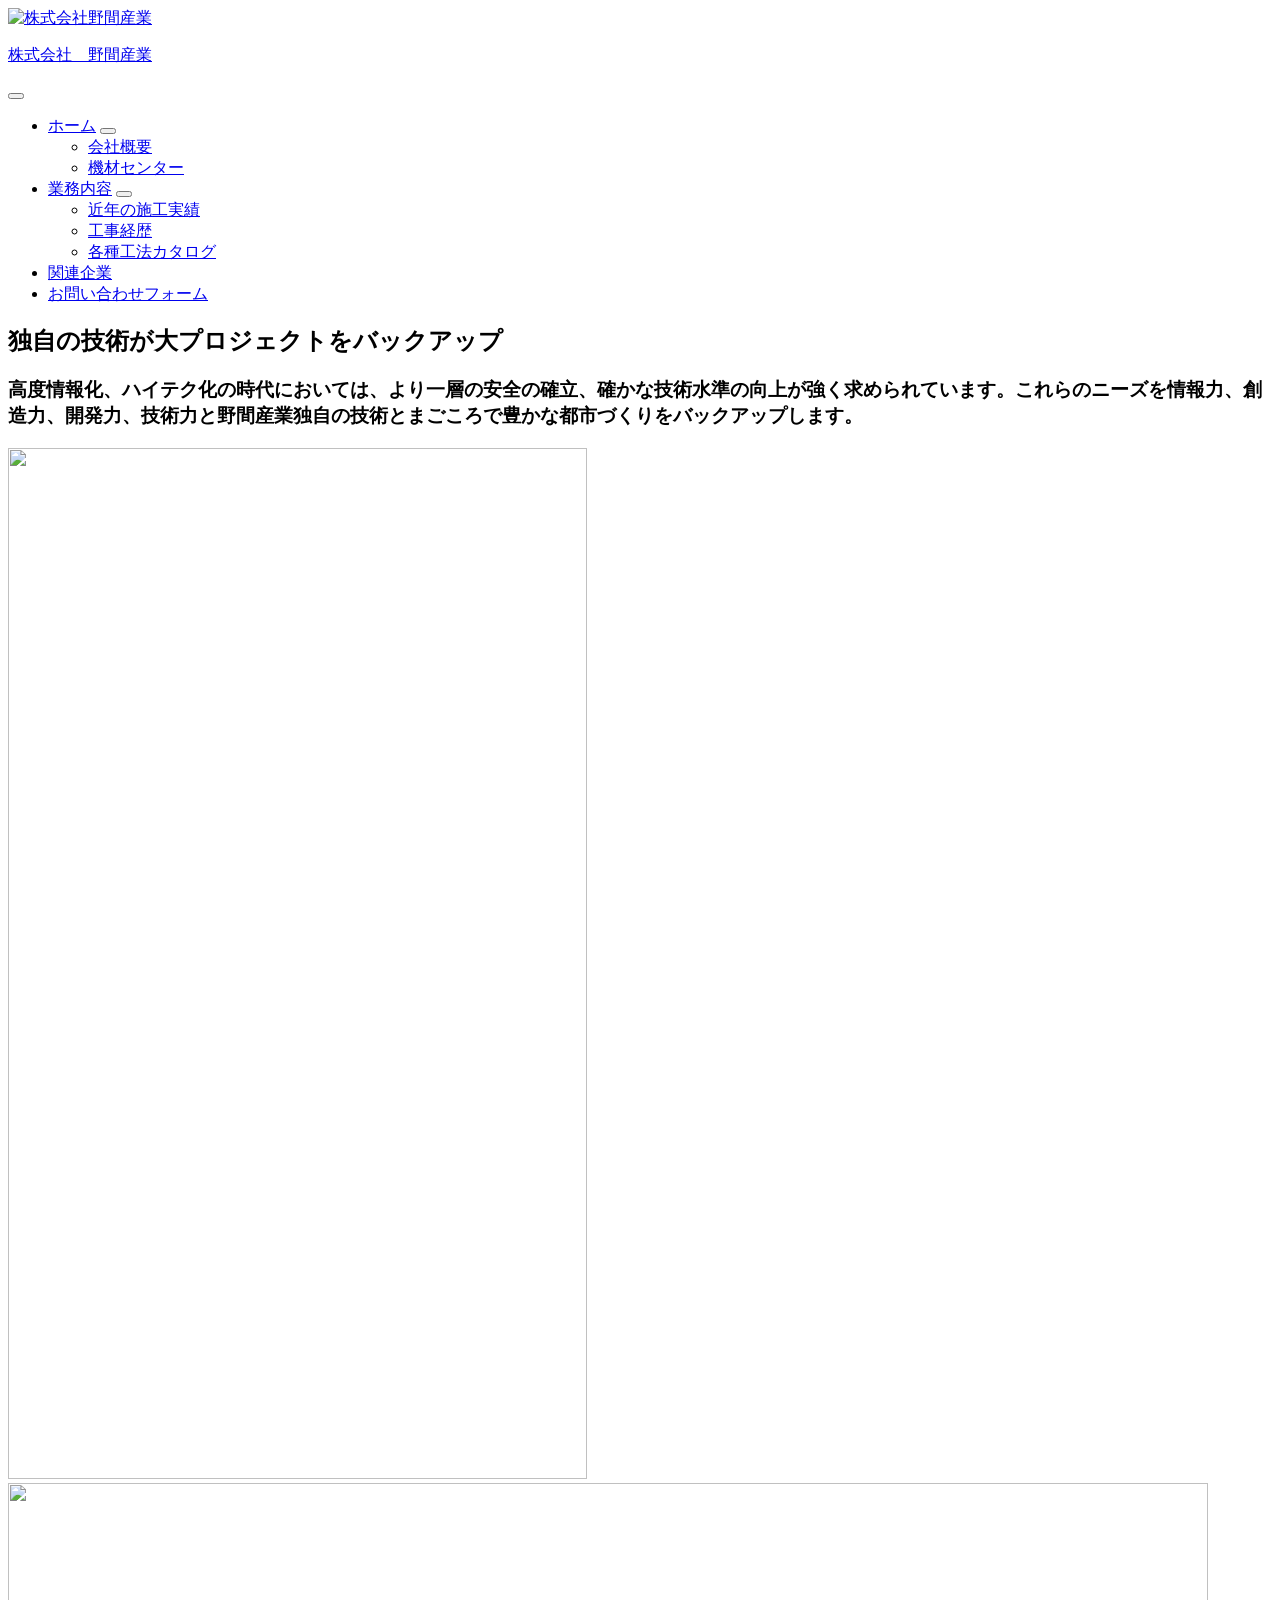
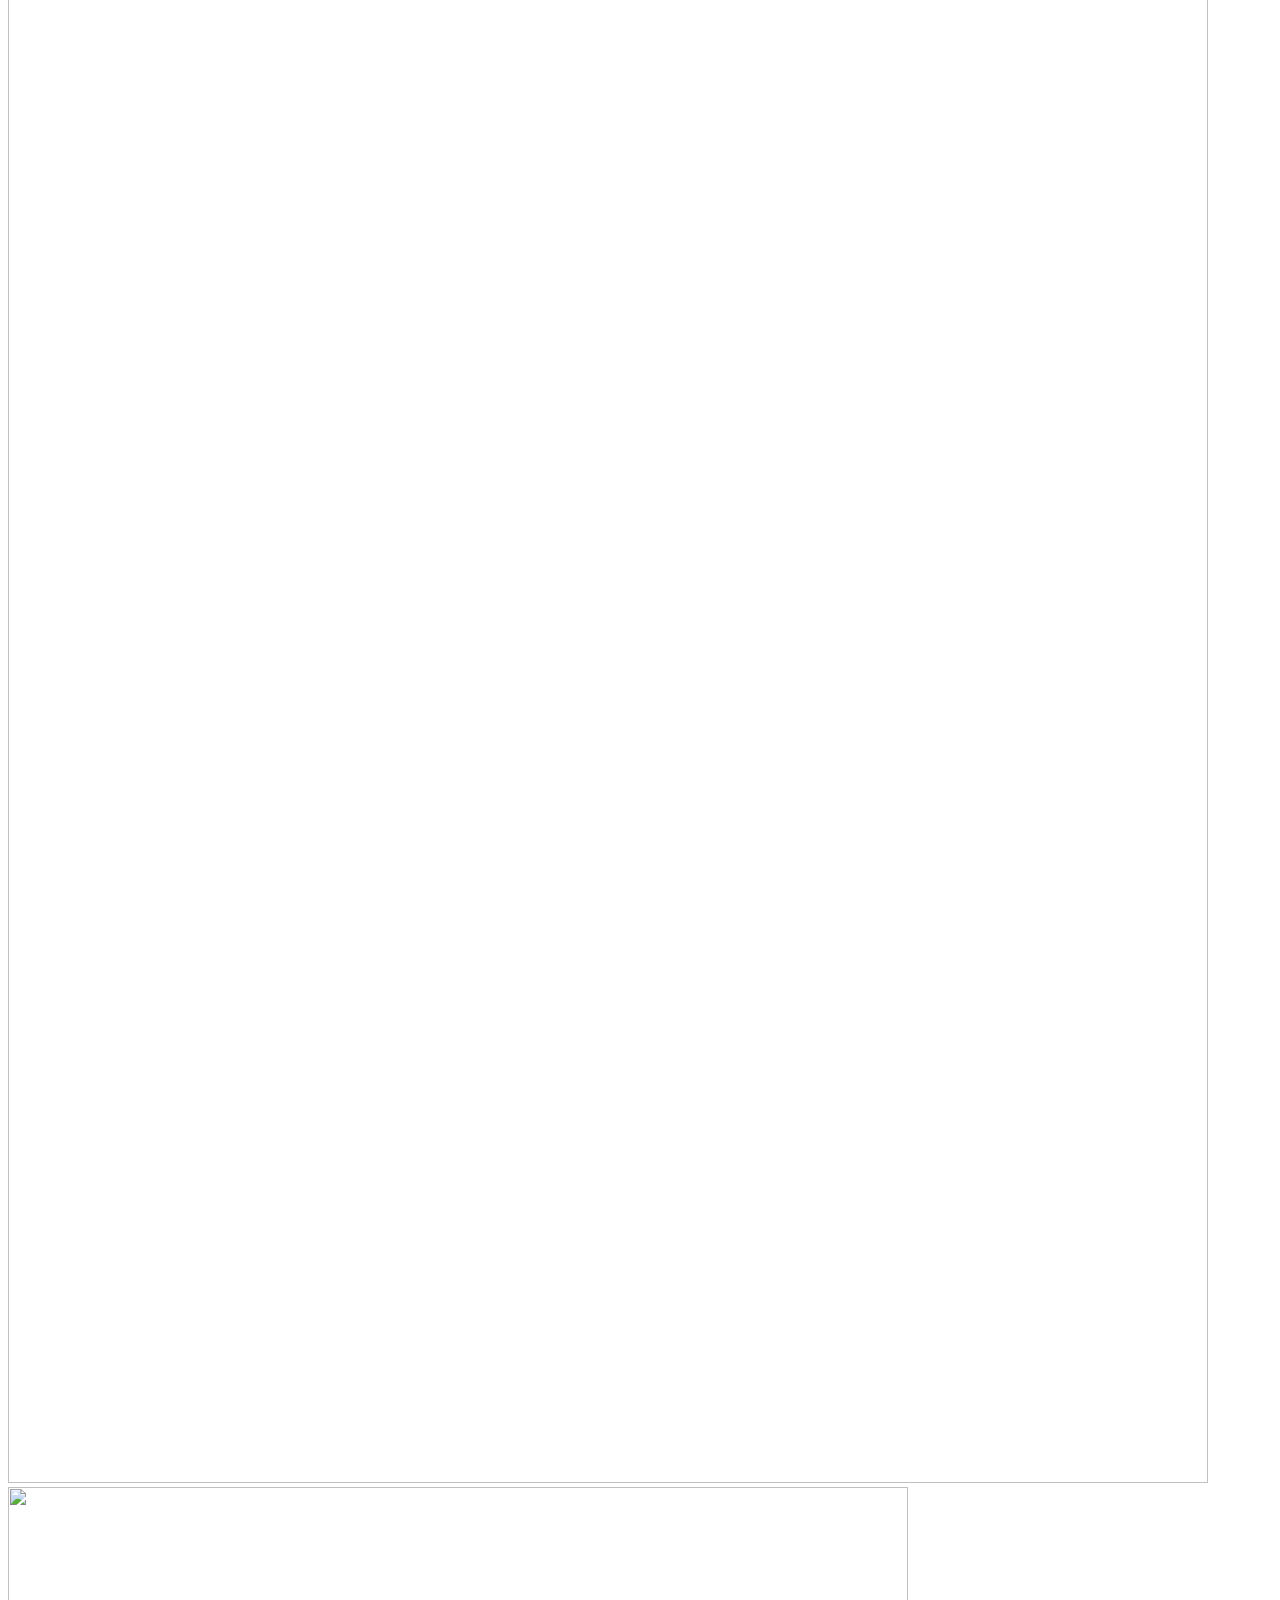
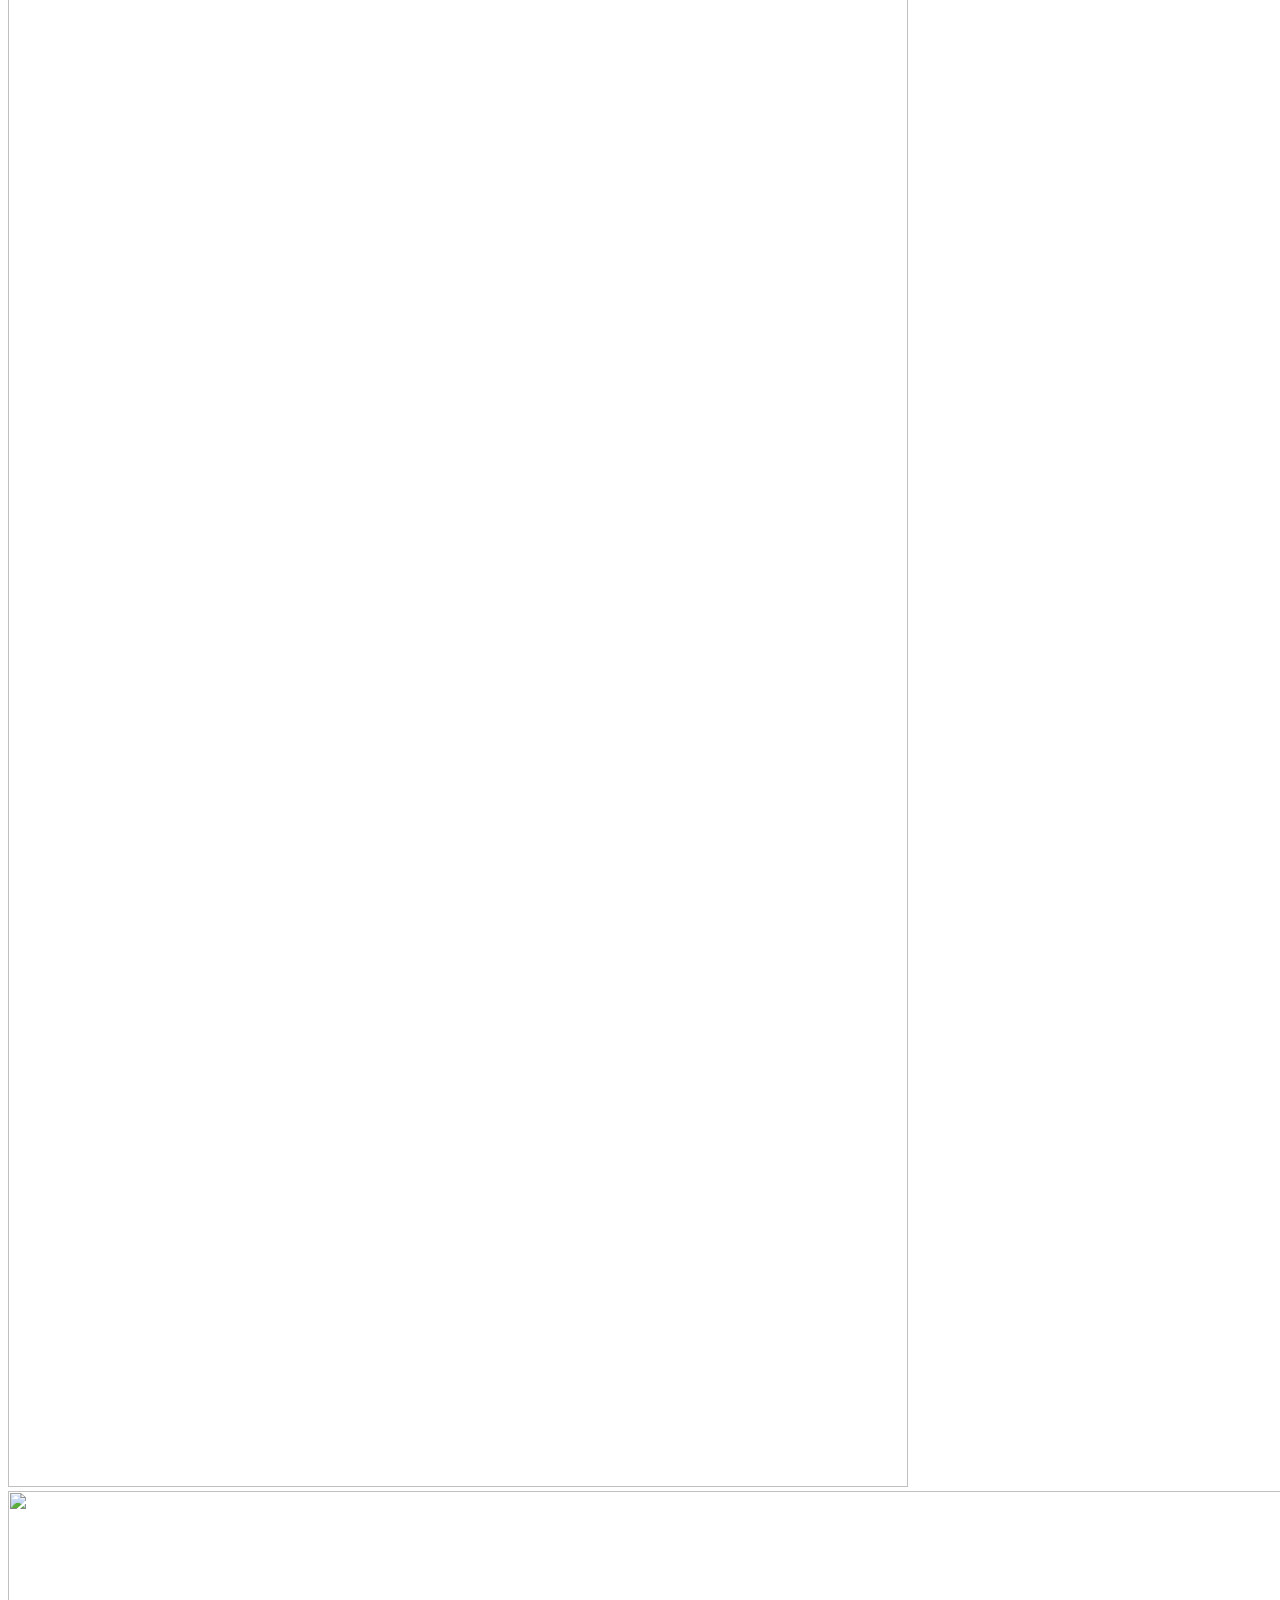
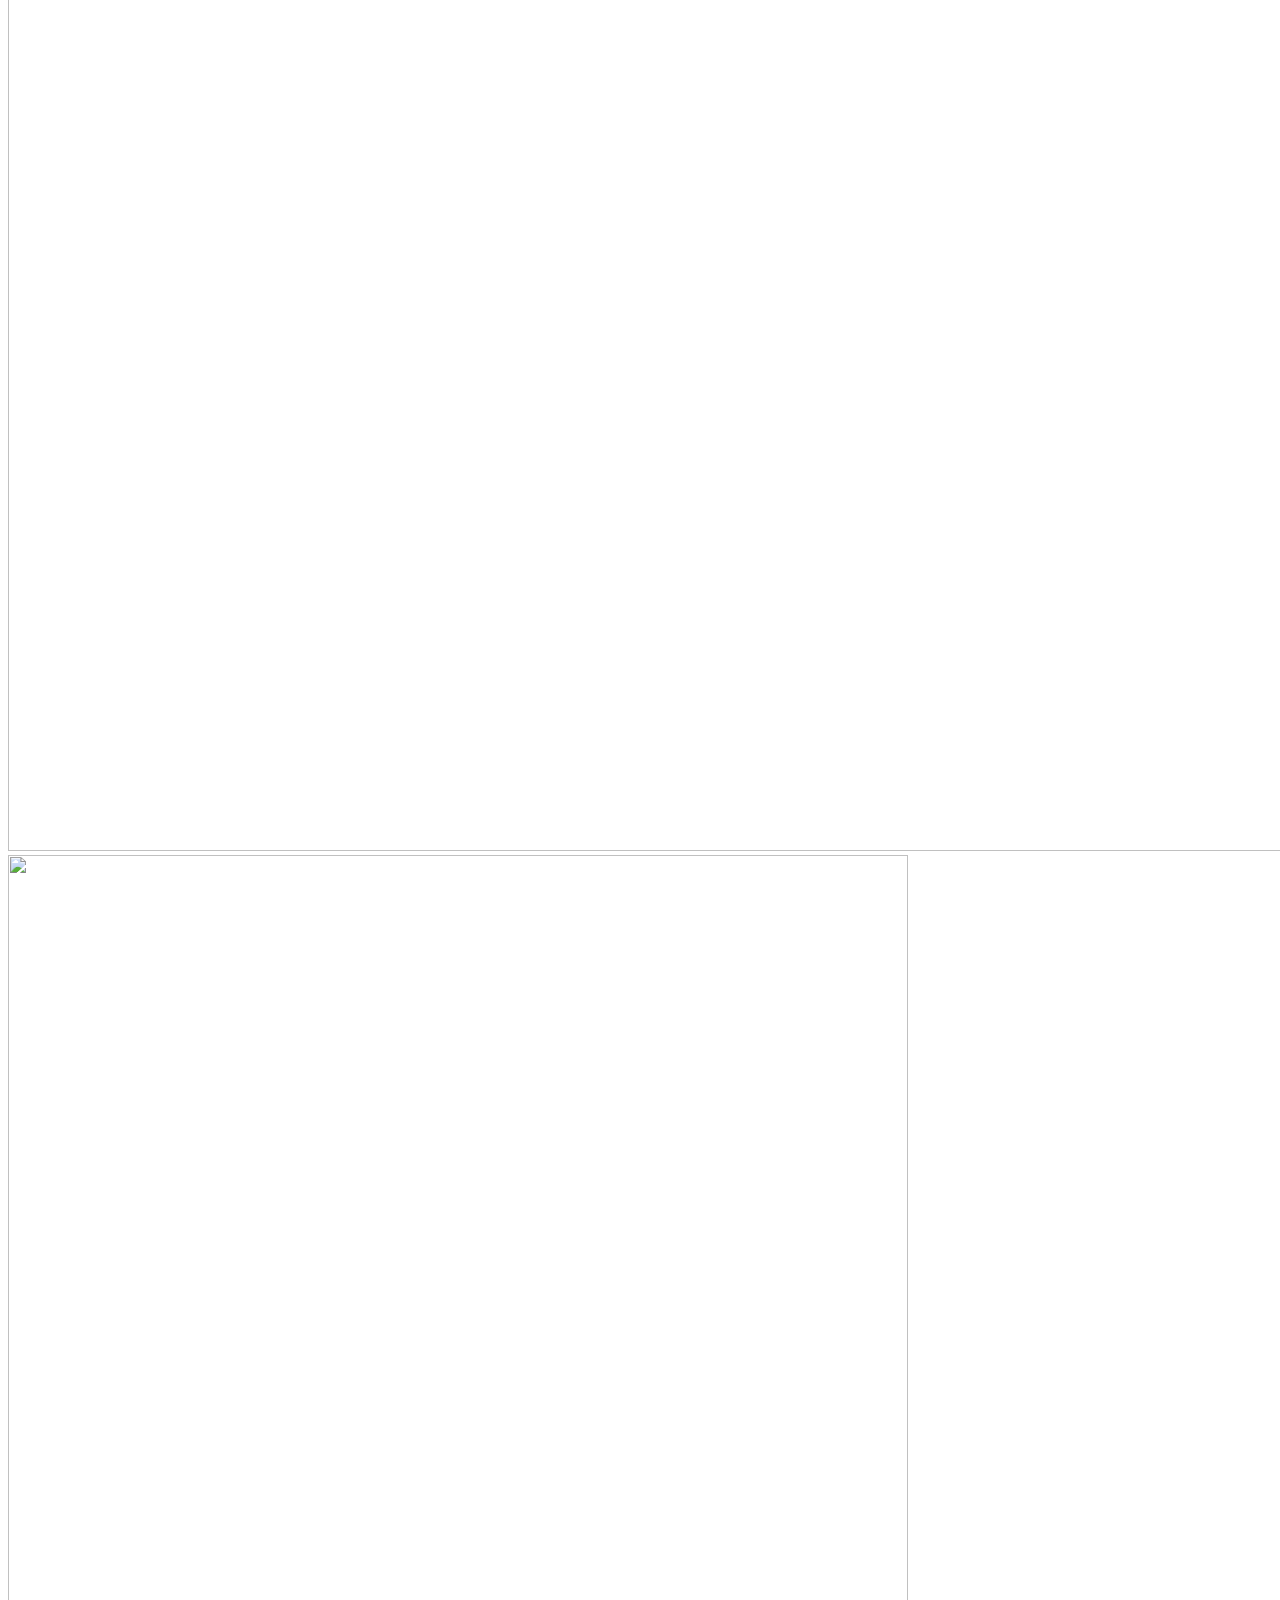
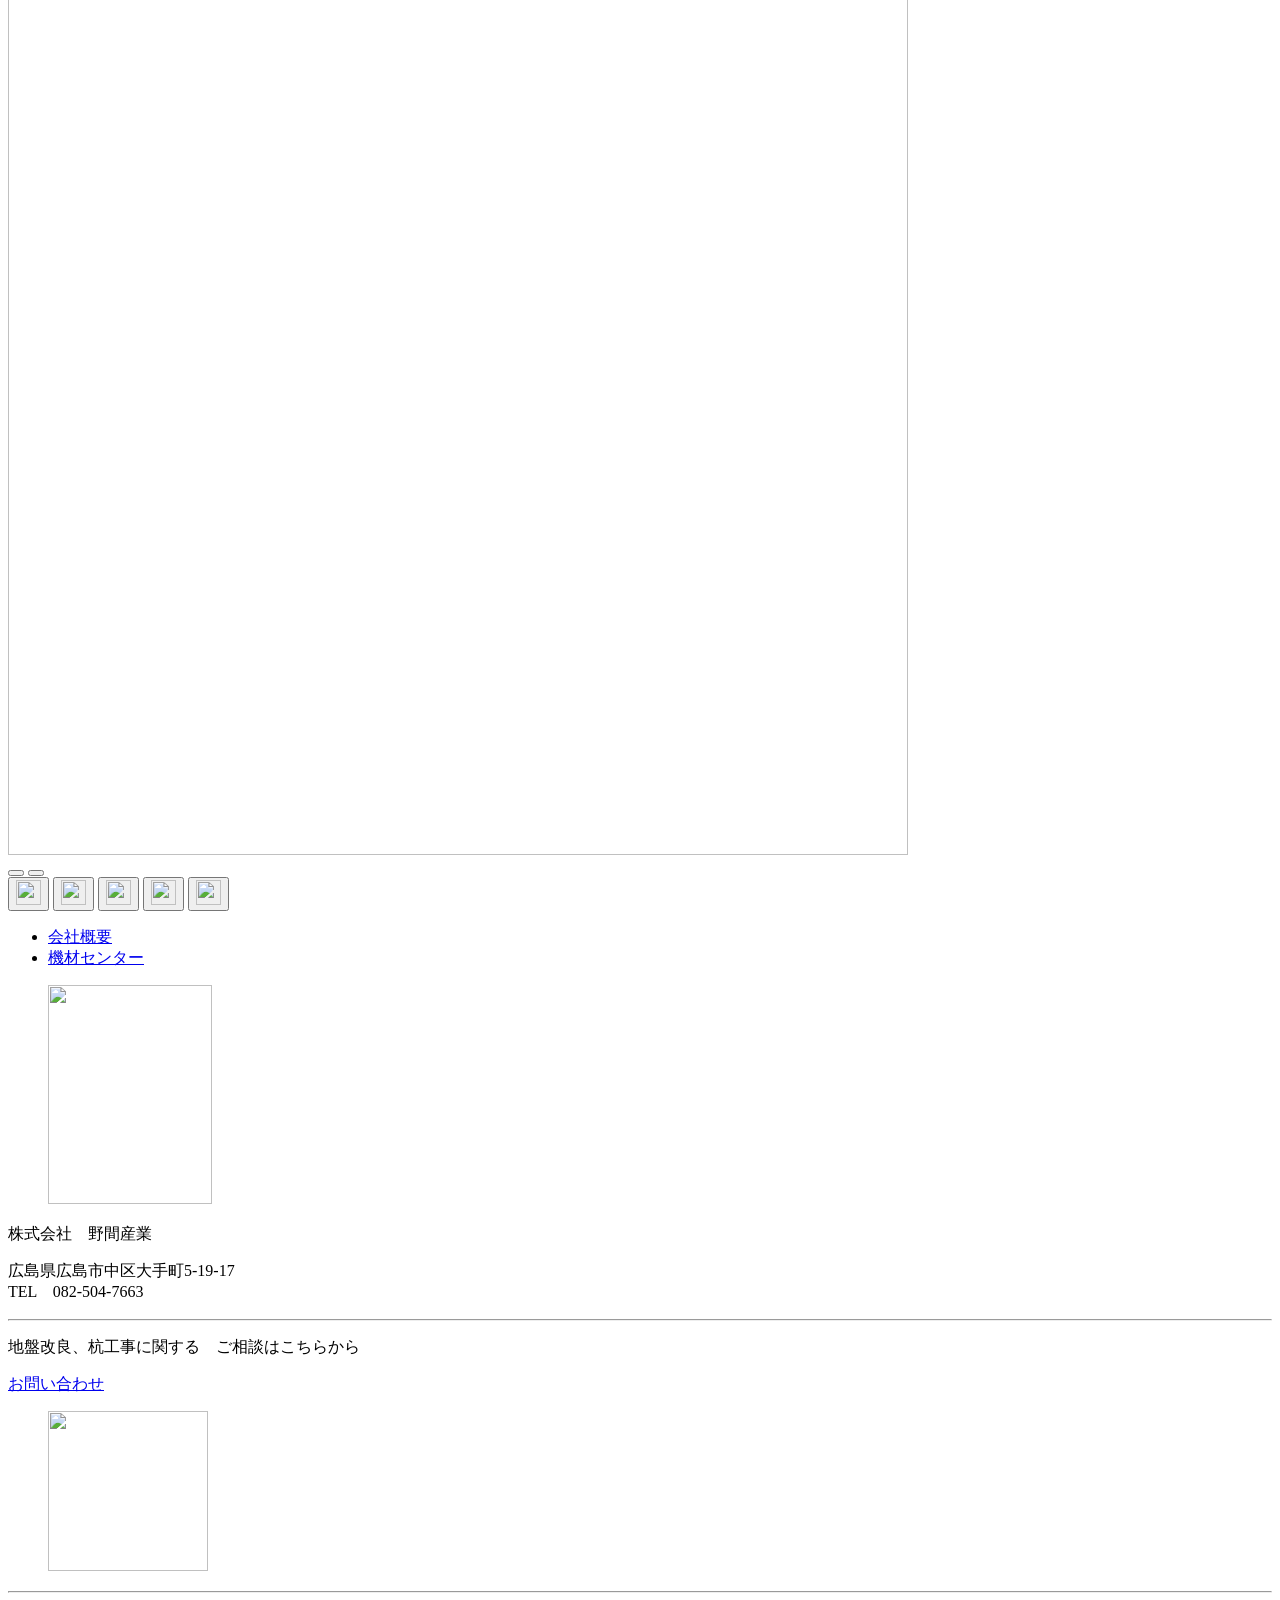
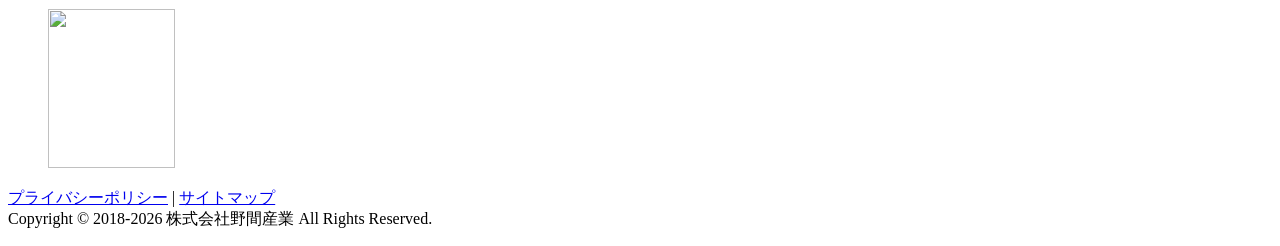
==== index.html @ c4e98a20 "各ページを追加（現行と同じURL・本文を移植） Co-Authored-By: Claude Opus 5.5 <noreply@anthropic.com> Claude-Session: http" ====
<!DOCTYPE html>
<html lang="ja">
<head>
<meta charset="utf-8">
<meta name="viewport" content="width=device-width, initial-scale=1">
<title>杭打ち工事、地盤改良工事 - 株式会社野間産業</title>
<meta name="description" content="杭打ち工事、地盤改良工事の（株）野間産業。世界最大級の杭打機と独自の技術、そしてまごころで都市づくりをバックアップします。">
<link rel="canonical" href="https://www.nomasangyou.com/">
<meta property="og:type" content="website">
<meta property="og:site_name" content="株式会社野間産業">
<meta property="og:locale" content="ja_JP">
<meta property="og:title" content="杭打ち工事、地盤改良工事">
<meta property="og:url" content="https://www.nomasangyou.com/">
<meta property="og:description" content="杭打ち工事、地盤改良工事の（株）野間産業。世界最大級の杭打機と独自の技術、そしてまごころで都市づくりをバックアップします。">
<meta property="og:image" content="https://www.nomasangyou.com/assets/img/home/slide-03.jpg">
<meta property="og:image:width" content="900">
<meta property="og:image:height" content="1600">
<meta name="twitter:card" content="summary_large_image">
<meta name="twitter:title" content="杭打ち工事、地盤改良工事">
<meta name="twitter:description" content="杭打ち工事、地盤改良工事の（株）野間産業。世界最大級の杭打機と独自の技術、そしてまごころで都市づくりをバックアップします。">
<meta name="twitter:image" content="https://www.nomasangyou.com/assets/img/home/slide-03.jpg">
<link rel="stylesheet" href="assets/css/style.css">
<script>document.documentElement.className += " js";</script>
<script src="assets/js/main.js" defer></script>
</head>
<body class="page-home">
<!-- ===== 共通ヘッダー（全ページ同じ。変更するときは全ページを揃える） ===== -->
<header class="site-header">
  <div class="site-header__inner">
    <a class="site-logo" href="./"><img src="assets/img/common/logo.png" alt="株式会社野間産業" width="313" height="143" decoding="async"></a>
    <p class="site-title"><a href="./">株式会社　野間産業</a></p>
  </div>
</header>
<nav class="global-nav" aria-label="メインメニュー">
  <button type="button" class="nav-toggle" aria-expanded="false" aria-controls="global-nav-inner" aria-label="メニュー"><span class="nav-toggle__bars"></span></button>
  <div class="global-nav__inner" id="global-nav-inner">
    <ul class="global-nav__list">
      <li class="global-nav__item has-sub is-current"><a href="./" aria-current="page">ホーム</a>
        <button type="button" class="global-nav__expand" aria-expanded="false" aria-label="開閉"></button>
        <ul class="global-nav__sub">
          <li><a href="会社概要-1/">会社概要</a></li>
          <li><a href="機材センター/">機材センター</a></li>
        </ul>
      </li>
      <li class="global-nav__item has-sub"><a href="業務内容/">業務内容</a>
        <button type="button" class="global-nav__expand" aria-expanded="false" aria-label="開閉"></button>
        <ul class="global-nav__sub">
          <li><a href="業務内容/近年の施工実績/">近年の施工実績</a></li>
          <li><a href="業務内容/工事経歴/">工事経歴</a></li>
          <li><a href="業務内容/各種工法カタログ/">各種工法カタログ</a></li>
        </ul>
      </li>
      <li class="global-nav__item"><a href="関連企業/">関連企業</a></li>
      <li class="global-nav__item"><a href="お問合せフォーム/">お問い合わせフォーム</a></li>
    </ul>
  </div>
</nav>
<!-- ===== 共通ここまで ===== -->
<div class="site-body">
<div class="site-body__inner">
<main class="content" id="main">
<h2>独自の技術が大プロジェクトをバックアップ</h2>
<h3 class="lead">高度情報化、ハイテク化の時代においては、より一層の安全の確立、確かな技術水準の向上が強く求められています。これらのニーズを情報力、創造力、開発力、技術力と野間産業独自の技術とまごころで豊かな都市づくりをバックアップします。</h3>
<div class="slideshow" data-autoplay="6000">
  <div class="slideshow__viewport">
    <a class="slideshow__slide is-active" href="assets/img/home/slide-01.jpg" data-lightbox="home" aria-label="画像を拡大"><img src="assets/img/home/slide-01.jpg" alt="" width="579" height="1031" decoding="async"></a>
    <a class="slideshow__slide" href="assets/img/home/slide-02.jpg" data-lightbox="home" aria-label="画像を拡大"><img src="assets/img/home/slide-02.jpg" alt="" width="1200" height="1600" loading="lazy" decoding="async"></a>
    <a class="slideshow__slide" href="assets/img/home/slide-03.jpg" data-lightbox="home" aria-label="画像を拡大"><img src="assets/img/home/slide-03.jpg" alt="" width="900" height="1600" loading="lazy" decoding="async"></a>
    <a class="slideshow__slide" href="assets/img/home/slide-04.jpg" data-lightbox="home" aria-label="画像を拡大"><img src="assets/img/home/slide-04.jpg" alt="" width="1280" height="960" loading="lazy" decoding="async"></a>
    <a class="slideshow__slide" href="assets/img/home/slide-05.jpg" data-lightbox="home" aria-label="画像を拡大"><img src="assets/img/home/slide-05.jpg" alt="" width="900" height="1600" loading="lazy" decoding="async"></a>
  </div>
  <button type="button" class="slideshow__prev" aria-label="前へ"></button>
  <button type="button" class="slideshow__next" aria-label="次へ"></button>
  <div class="slideshow__thumbs">
    <button type="button" class="slideshow__thumb is-active" aria-label="1"><img src="assets/img/home/slide-01.jpg" alt="" width="25" height="25" loading="lazy"></button>
    <button type="button" class="slideshow__thumb" aria-label="2"><img src="assets/img/home/slide-02.jpg" alt="" width="25" height="25" loading="lazy"></button>
    <button type="button" class="slideshow__thumb" aria-label="3"><img src="assets/img/home/slide-03.jpg" alt="" width="25" height="25" loading="lazy"></button>
    <button type="button" class="slideshow__thumb" aria-label="4"><img src="assets/img/home/slide-04.jpg" alt="" width="25" height="25" loading="lazy"></button>
    <button type="button" class="slideshow__thumb" aria-label="5"><img src="assets/img/home/slide-05.jpg" alt="" width="25" height="25" loading="lazy"></button>
  </div>
</div>
</main>
<!-- ===== 共通サイドバー（サブメニュー以外は全ページ同じ） ===== -->
<aside class="sidebar">
<nav class="subnav" aria-label="サブメニュー">
  <ul>
    <li><a href="会社概要-1/">会社概要</a></li>
    <li><a href="機材センター/">機材センター</a></li>
  </ul>
</nav>
<div class="sidebar-box">
  <figure class="figure figure--center"><img src="assets/img/common/side-photo.jpg" alt="" width="164" height="219" loading="lazy" decoding="async"></figure>
  <p class="side-company">株式会社　野間産業</p>
  <p class="side-address">広島県広島市中区大手町5-19-17<br>TEL　082-504-7663</p>
  <hr>
  <p class="side-lead">地盤改良、杭工事に関する　ご相談はこちらから</p>
  <p class="cta"><a href="お問合せフォーム/">お問い合わせ</a></p>
  <figure class="figure figure--center side-badge"><img src="assets/img/common/action-bousai.jpg" alt="" width="160" height="160" loading="lazy" decoding="async"></figure>
  <hr>
  <figure class="figure figure--center side-badge"><img src="assets/img/common/kenko-sengen.png" alt="" width="127" height="159" loading="lazy" decoding="async"></figure>
</div>
</aside>
</div>
</div>
<!-- ===== 共通フッター（全ページ同じ） ===== -->
<footer class="site-footer">
  <div class="site-footer__inner">
    <p><a href="j/privacy/">プライバシーポリシー</a> | <a href="sitemap/">サイトマップ</a><br>Copyright © 2018-<span class="js-year">2026</span> 株式会社野間産業 All Rights Reserved.</p>
  </div>
</footer>
</body>
</html>
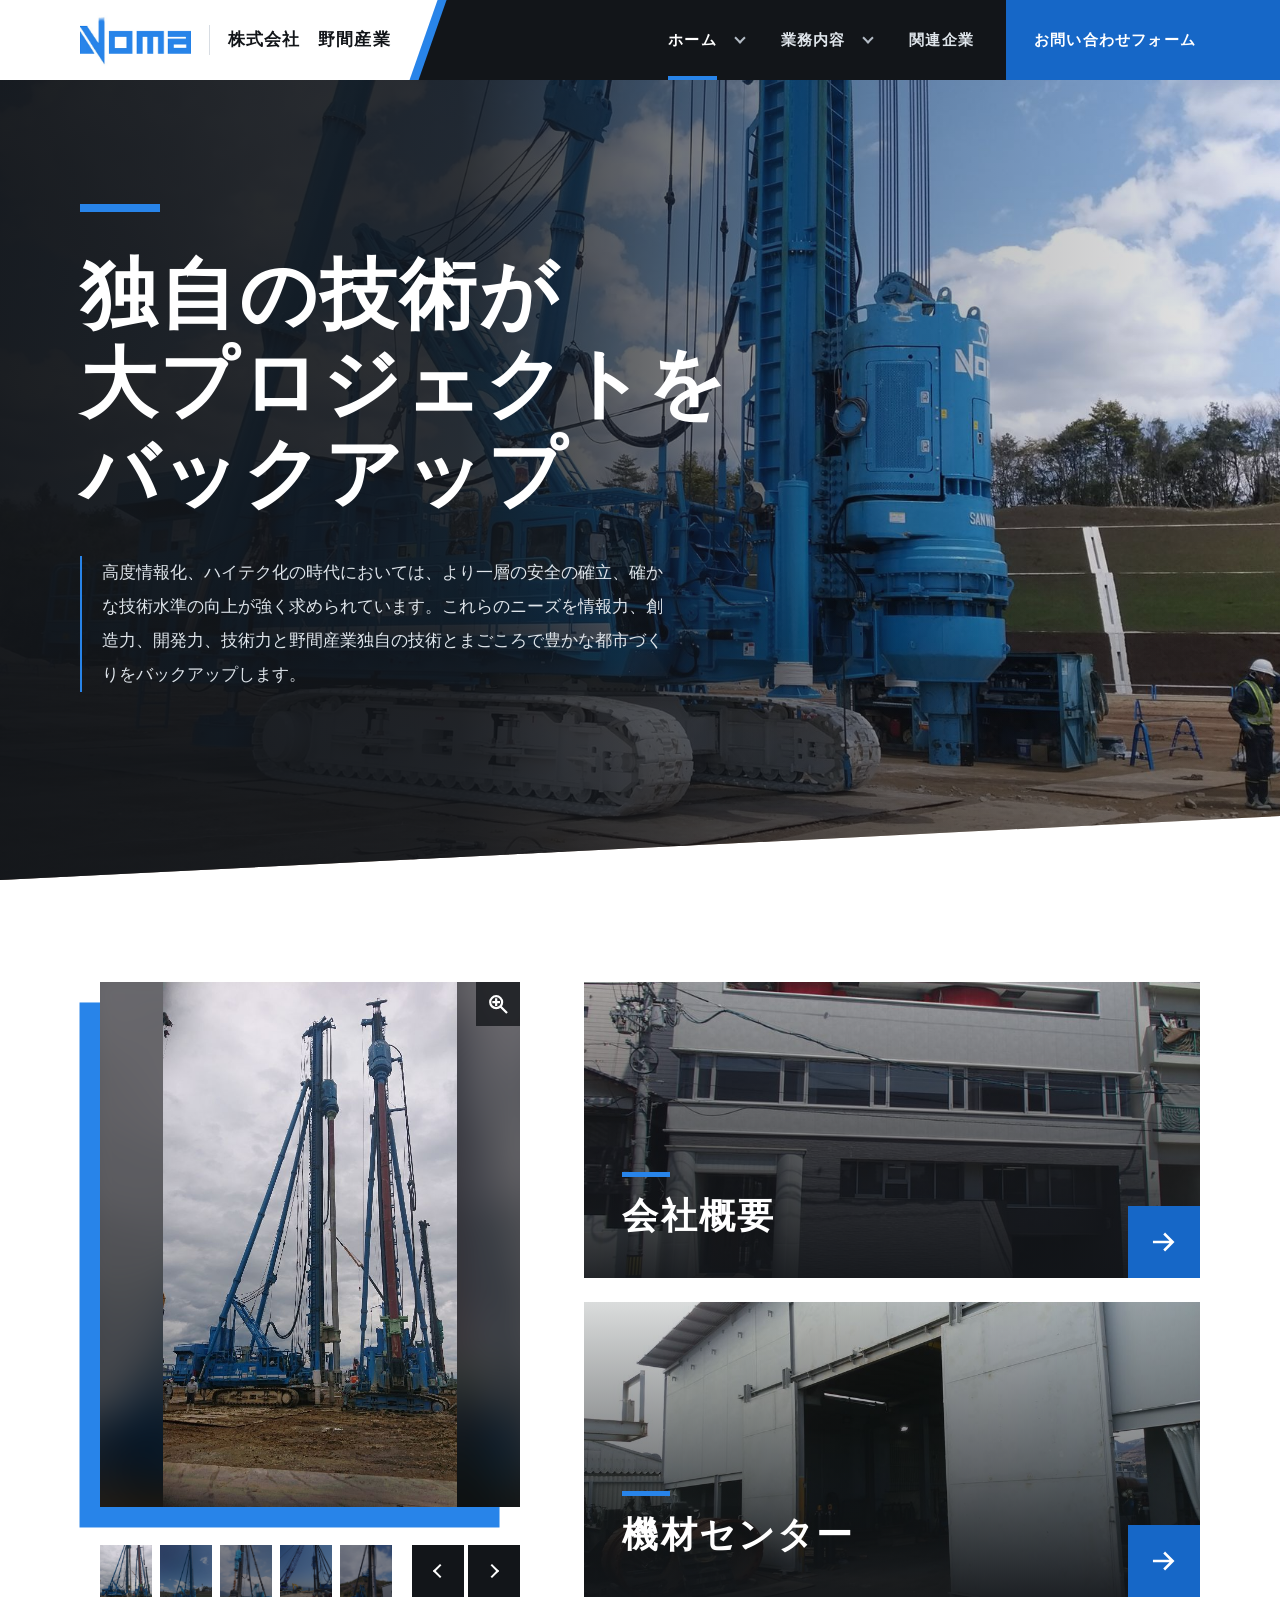
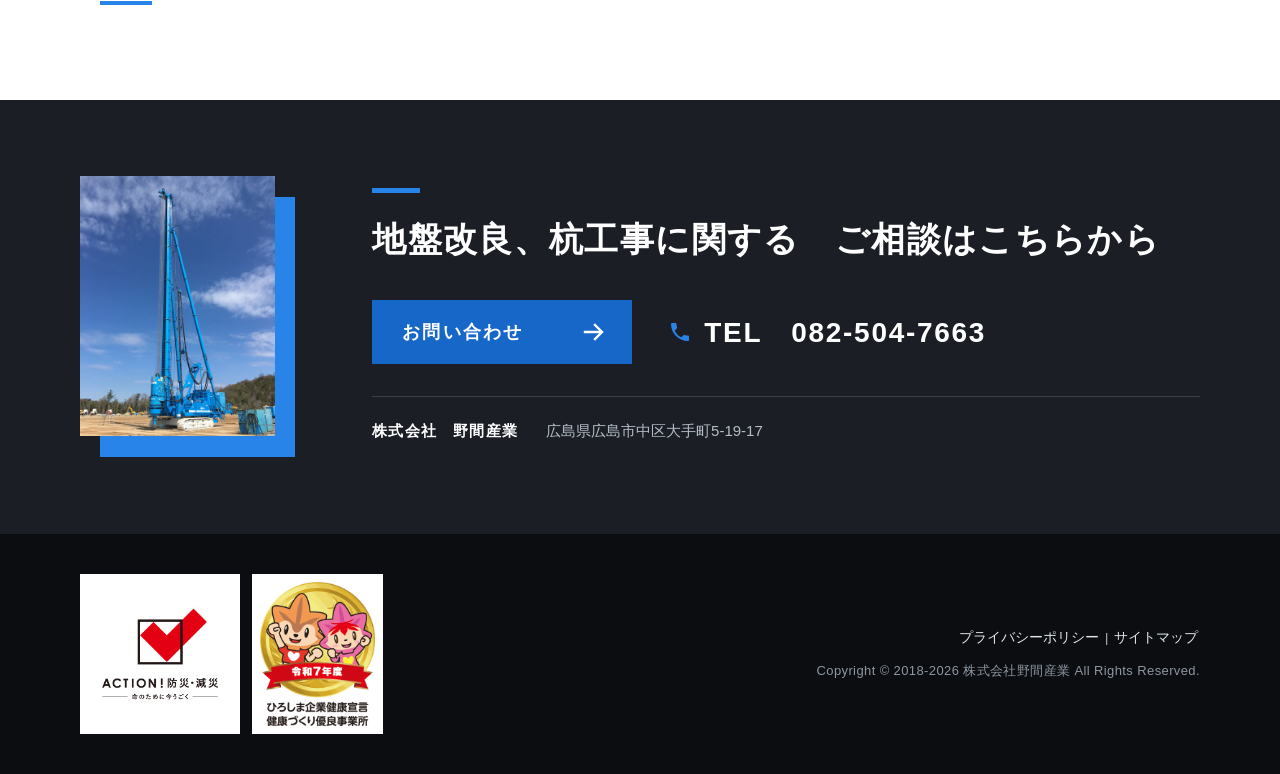
==== commit 0e01d42f: "全体のデザインを刷新（記載内容は変えずに今風のデザインへ） - 左サイドバー＋灰色の枠の旧レイアウトをやめ、全幅のレイアウトに変更   - 共通ヘッダー：白いロゴ板と濃色のバー、PC はドロップダウン" ====
--- a/index.html
+++ b/index.html
@@ -25,25 +25,24 @@
 </head>
 <body class="page-home">
 <!-- ===== 共通ヘッダー（全ページ同じ。変更するときは全ページを揃える） ===== -->
+<div class="site-top">
 <header class="site-header">
-  <div class="site-header__inner">
-    <a class="site-logo" href="./"><img src="assets/img/common/logo.png" alt="株式会社野間産業" width="313" height="143" decoding="async"></a>
-    <p class="site-title"><a href="./">株式会社　野間産業</a></p>
-  </div>
+  <a class="site-logo" href="./"><img src="assets/img/common/logo.png" alt="株式会社野間産業" width="145" height="66" decoding="async"></a>
+  <p class="site-title"><a href="./">株式会社　野間産業</a></p>
 </header>
 <nav class="global-nav" aria-label="メインメニュー">
   <button type="button" class="nav-toggle" aria-expanded="false" aria-controls="global-nav-inner" aria-label="メニュー"><span class="nav-toggle__bars"></span></button>
   <div class="global-nav__inner" id="global-nav-inner">
     <ul class="global-nav__list">
       <li class="global-nav__item has-sub is-current"><a href="./" aria-current="page">ホーム</a>
-        <button type="button" class="global-nav__expand" aria-expanded="false" aria-label="開閉"></button>
+        <button type="button" class="global-nav__expand" aria-expanded="false" aria-label="ホームのサブメニュー"></button>
         <ul class="global-nav__sub">
           <li><a href="会社概要-1/">会社概要</a></li>
           <li><a href="機材センター/">機材センター</a></li>
         </ul>
       </li>
       <li class="global-nav__item has-sub"><a href="業務内容/">業務内容</a>
-        <button type="button" class="global-nav__expand" aria-expanded="false" aria-label="開閉"></button>
+        <button type="button" class="global-nav__expand" aria-expanded="false" aria-label="業務内容のサブメニュー"></button>
         <ul class="global-nav__sub">
           <li><a href="業務内容/近年の施工実績/">近年の施工実績</a></li>
           <li><a href="業務内容/工事経歴/">工事経歴</a></li>
@@ -51,16 +50,20 @@
         </ul>
       </li>
       <li class="global-nav__item"><a href="関連企業/">関連企業</a></li>
-      <li class="global-nav__item"><a href="お問合せフォーム/">お問い合わせフォーム</a></li>
+      <li class="global-nav__item global-nav__item--contact"><a href="お問合せフォーム/">お問い合わせフォーム</a></li>
     </ul>
   </div>
 </nav>
+</div>
 <!-- ===== 共通ここまで ===== -->
-<div class="site-body">
-<div class="site-body__inner">
-<main class="content" id="main">
-<h2>独自の技術が大プロジェクトをバックアップ</h2>
-<h3 class="lead">高度情報化、ハイテク化の時代においては、より一層の安全の確立、確かな技術水準の向上が強く求められています。これらのニーズを情報力、創造力、開発力、技術力と野間産業独自の技術とまごころで豊かな都市づくりをバックアップします。</h3>
+<main class="site-main" id="main">
+<section class="home-hero" aria-labelledby="home-title">
+  <div class="home-hero__inner">
+    <h1 class="home-hero__title" id="home-title"><span>独自の技術が</span><span>大プロジェクトを</span><span>バックアップ</span></h1>
+    <p class="home-hero__lead">高度情報化、ハイテク化の時代においては、より一層の安全の確立、確かな技術水準の向上が強く求められています。これらのニーズを情報力、創造力、開発力、技術力と野間産業独自の技術とまごころで豊かな都市づくりをバックアップします。</p>
+  </div>
+</section>
+<div class="home-showcase">
 <div class="slideshow" data-autoplay="6000">
   <div class="slideshow__viewport">
     <a class="slideshow__slide is-active" href="assets/img/home/slide-01.jpg" data-lightbox="home" aria-label="画像を拡大"><img src="assets/img/home/slide-01.jpg" alt="" width="579" height="1031" decoding="async"></a>
@@ -72,40 +75,49 @@
   <button type="button" class="slideshow__prev" aria-label="前へ"></button>
   <button type="button" class="slideshow__next" aria-label="次へ"></button>
   <div class="slideshow__thumbs">
-    <button type="button" class="slideshow__thumb is-active" aria-label="1"><img src="assets/img/home/slide-01.jpg" alt="" width="25" height="25" loading="lazy"></button>
-    <button type="button" class="slideshow__thumb" aria-label="2"><img src="assets/img/home/slide-02.jpg" alt="" width="25" height="25" loading="lazy"></button>
-    <button type="button" class="slideshow__thumb" aria-label="3"><img src="assets/img/home/slide-03.jpg" alt="" width="25" height="25" loading="lazy"></button>
-    <button type="button" class="slideshow__thumb" aria-label="4"><img src="assets/img/home/slide-04.jpg" alt="" width="25" height="25" loading="lazy"></button>
-    <button type="button" class="slideshow__thumb" aria-label="5"><img src="assets/img/home/slide-05.jpg" alt="" width="25" height="25" loading="lazy"></button>
+    <button type="button" class="slideshow__thumb is-active" aria-label="1"><img src="assets/img/home/slide-01.jpg" alt="" width="52" height="52" loading="lazy"></button>
+    <button type="button" class="slideshow__thumb" aria-label="2"><img src="assets/img/home/slide-02.jpg" alt="" width="52" height="52" loading="lazy"></button>
+    <button type="button" class="slideshow__thumb" aria-label="3"><img src="assets/img/home/slide-03.jpg" alt="" width="52" height="52" loading="lazy"></button>
+    <button type="button" class="slideshow__thumb" aria-label="4"><img src="assets/img/home/slide-04.jpg" alt="" width="52" height="52" loading="lazy"></button>
+    <button type="button" class="slideshow__thumb" aria-label="5"><img src="assets/img/home/slide-05.jpg" alt="" width="52" height="52" loading="lazy"></button>
   </div>
 </div>
-</main>
-<!-- ===== 共通サイドバー（サブメニュー以外は全ページ同じ） ===== -->
-<aside class="sidebar">
-<nav class="subnav" aria-label="サブメニュー">
+<nav class="subnav subnav--tiles" aria-label="サブメニュー">
   <ul>
-    <li><a href="会社概要-1/">会社概要</a></li>
-    <li><a href="機材センター/">機材センター</a></li>
+    <li class="subnav__tile--company"><a href="会社概要-1/">会社概要</a></li>
+    <li class="subnav__tile--equipment"><a href="機材センター/">機材センター</a></li>
   </ul>
 </nav>
-<div class="sidebar-box">
-  <figure class="figure figure--center"><img src="assets/img/common/side-photo.jpg" alt="" width="164" height="219" loading="lazy" decoding="async"></figure>
-  <p class="side-company">株式会社　野間産業</p>
-  <p class="side-address">広島県広島市中区大手町5-19-17<br>TEL　082-504-7663</p>
-  <hr>
-  <p class="side-lead">地盤改良、杭工事に関する　ご相談はこちらから</p>
-  <p class="cta"><a href="お問合せフォーム/">お問い合わせ</a></p>
-  <figure class="figure figure--center side-badge"><img src="assets/img/common/action-bousai.jpg" alt="" width="160" height="160" loading="lazy" decoding="async"></figure>
-  <hr>
-  <figure class="figure figure--center side-badge"><img src="assets/img/common/kenko-sengen.png" alt="" width="127" height="159" loading="lazy" decoding="async"></figure>
 </div>
+</main>
+<!-- ===== 共通お問い合わせ帯（全ページ同じ。旧サイドバーの内容） ===== -->
+<aside class="site-contact" aria-labelledby="site-contact-lead">
+  <div class="site-contact__inner">
+    <figure class="site-contact__photo"><img src="assets/img/common/side-photo.jpg" alt="" width="195" height="260" loading="lazy" decoding="async"></figure>
+    <div class="site-contact__body">
+      <p class="site-contact__lead" id="site-contact-lead"><span>地盤改良、杭工事に関する　</span><span>ご相談はこちらから</span></p>
+      <div class="site-contact__actions">
+        <p class="cta"><a href="お問合せフォーム/">お問い合わせ</a></p>
+        <p class="site-contact__tel">TEL　082-504-7663</p>
+      </div>
+      <div class="site-contact__company">
+        <p class="site-contact__name">株式会社　野間産業</p>
+        <p class="site-contact__address">広島県広島市中区大手町5-19-17</p>
+      </div>
+    </div>
+  </div>
 </aside>
-</div>
-</div>
 <!-- ===== 共通フッター（全ページ同じ） ===== -->
 <footer class="site-footer">
   <div class="site-footer__inner">
-    <p><a href="j/privacy/">プライバシーポリシー</a> | <a href="sitemap/">サイトマップ</a><br>Copyright © 2018-<span class="js-year">2026</span> 株式会社野間産業 All Rights Reserved.</p>
+    <ul class="site-footer__badges">
+      <li><img src="assets/img/common/action-bousai.jpg" alt="" width="144" height="144" loading="lazy" decoding="async"></li>
+      <li><img src="assets/img/common/kenko-sengen.png" alt="" width="115" height="144" loading="lazy" decoding="async"></li>
+    </ul>
+    <div class="site-footer__meta">
+      <p class="site-footer__links"><a href="j/privacy/">プライバシーポリシー</a> | <a href="sitemap/">サイトマップ</a></p>
+      <p class="site-footer__copy">Copyright © 2018-<span class="js-year">2026</span> 株式会社野間産業 <span class="nw">All Rights Reserved.</span></p>
+    </div>
   </div>
 </footer>
 </body>
--- a/assets/css/style.css
+++ b/assets/css/style.css
@@ -0,0 +1,2971 @@
+/* =========================================================
+   株式会社野間産業 — サイト共通スタイル
+   デザイン：力強いインダストリアル（濃いチャコール × ロゴの青）
+   外部フォント・外部ライブラリは使用しない
+
+   目次
+   1. 変数（色・文字・寸法・アイコン）
+   2. 基本（文字・リンク・フォーカス）
+   3. ヘッダー（白いロゴ板）
+   4. グローバルナビ（PC：ドロップダウン／960px未満：全面メニュー）
+   5. ページ見出し帯・パンくず・サブメニュー（タブ）
+   6. 本文の枠と汎用部品（見出し・額縁・地図・拡大できる画像・スキャン画像の台・ボタン）
+   7. ホーム（ヒーロー・スライドショー・写真タイル）
+   8. 会社概要
+   9. 業務内容
+   10. 工事経歴
+   11. その他のページ（機材センター・カタログ・関連企業・お問い合わせ・サイトマップ・プライバシー・404）
+   12. お問い合わせ帯（全ページ共通）
+   13. フッター
+   14. ライトボックス（画像の拡大表示）
+   15. 動きを減らす設定
+   16. 強制カラー（Windows のコントラスト テーマ）
+
+   画面幅の区切り（各部品のすぐ後ろに書いている）
+   - 960px：これ未満はメニューボタン（main.js の NAV_BREAKPOINT と必ず同じ値にする）
+   - 768px：これ未満はスマートフォン（1列）
+   - 375px：これ未満はとても狭い画面
+   - 部品によっては 1100px（広い画面）・600px（カードを1列にする幅）も使う
+   - 「これ未満」は (max-width: 959.98px) のように .98 で書く。拡大率 125% などで画面幅が
+     959.5px のような小数になっても、min-width: 960px とどちらか一方に必ず当たるようにするため
+     （tools/check_site.py が確かめる）
+   ========================================================= */
+
+/* ---------- 1. 変数（色・文字・寸法・アイコン） ---------- */
+
+:root {
+  /* 色：濃い面（チャコール） */
+  --c-ink: #121519;            /* ヘッダー・見出し帯 */
+  --c-ink-rgb: 18 21 25;       /* 同じ色の数値。半透明の幕や影に使う：rgb(var(--c-ink-rgb) / .5) */
+  --c-ink-2: #1b1f25;          /* お問い合わせ帯・ドロップダウン */
+  --c-ink-3: #0b0d10;          /* フッター */
+  --c-on-ink-rgb: 255 255 255; /* 白の数値。半透明の白に使う */
+  --c-on-ink: rgb(var(--c-on-ink-rgb)); /* 濃い面の上の文字（白） */
+  --c-on-ink-soft: #dfe5eb;    /* 濃い面の上の、少し控えめな文字（ナビ・タブ） */
+  --c-on-ink-muted: #b4bcc6;   /* 濃い面の上の補足（パンくず・住所） */
+  --c-on-ink-faint: #8d96a1;   /* フッターのコピーライト */
+  --c-on-ink-line: rgb(var(--c-on-ink-rgb) / .14); /* 濃い面の上の罫線 */
+
+  /* 色：明るい面 */
+  --c-text: #1d2127;           /* 本文 */
+  --c-text-muted: #59626d;     /* 補足 */
+  --c-bg: #ffffff;             /* 本文の背景・ロゴ板 */
+  --c-bg-alt: #f1f3f5;         /* 薄いグレーの面 */
+  --c-line: #d8dde3;           /* 罫線 */
+
+  /* 色：アクセント（ロゴの青） */
+  --c-blue: #2884e9;           /* ロゴと同じ青。線・面・印に使う（白地の小さい文字には使わない） */
+  --c-blue-strong: #1667c7;    /* 文字・ボタン用の濃い青（白地の文字・白抜き文字とも AA） */
+  --c-blue-deep: #0f53a6;      /* ボタンのホバー */
+  --c-blue-light: #6fb0ff;     /* 濃い面の上の青（フォーカス枠） */
+  --c-blue-tint: #e7f0fb;      /* 薄い青の面（工法のラベル・タグ） */
+
+  /* フォーカス枠の色（濃い面・青い面では部品ごとに上書きする） */
+  --c-focus: var(--c-blue-strong);
+
+  /* 文字 */
+  --font-base: "Hiragino Sans", "Hiragino Kaku Gothic ProN", "Noto Sans JP", "Noto Sans CJK JP", "Yu Gothic Medium", "Yu Gothic", YuGothic, Meiryo, sans-serif;
+  --font-head: "Hiragino Sans", "Hiragino Kaku Gothic ProN", "Noto Sans JP", "Noto Sans CJK JP", "Yu Gothic", YuGothic, Meiryo, sans-serif;
+
+  /* 寸法 */
+  --container: 1200px;                       /* 中身の最大幅 */
+  --gutter: clamp(20px, 4vw, 40px);          /* 画面の左右の余白 */
+  --edge: max(var(--gutter), calc((100% - var(--container)) / 2 + var(--gutter))); /* 全幅の帯の中で、中身（.page-body などの文字）の端までの距離 */
+  --header-h: 80px;                          /* 上部の帯の高さ（下の @media で変わる） */
+  --plate-cut: 28px;                         /* ロゴ板の斜めの切り欠き */
+  --slant: clamp(28px, 5vw, 72px);           /* ホームのヒーローの下辺の斜め */
+  --frame-offset: clamp(12px, 1.6vw, 22px);  /* 写真の後ろの青い板のずれ */
+  --section-y: clamp(56px, 8vw, 112px);      /* 本文の上下の余白 */
+  --tap: 44px;                               /* 押せる部分の最小の大きさ */
+
+  /* アイコン（装飾用の図形。SVG内の色は --c-on-ink と --c-blue に合わせてある） */
+  --icon-arrow: url("data:image/svg+xml,%3Csvg xmlns='http://www.w3.org/2000/svg' viewBox='0 0 24 24' fill='none' stroke='%23fff' stroke-width='2.4' stroke-linecap='square'%3E%3Cpath d='M3 12h16M13 5l7 7-7 7'/%3E%3C/svg%3E");
+  --icon-zoom: url("data:image/svg+xml,%3Csvg xmlns='http://www.w3.org/2000/svg' viewBox='0 0 24 24' fill='none' stroke='%23fff' stroke-width='2.4' stroke-linecap='square'%3E%3Ccircle cx='10' cy='10' r='6.5'/%3E%3Cpath d='M15 15l6 6M10 7v6M7 10h6'/%3E%3C/svg%3E");
+  --icon-tel: url("data:image/svg+xml,%3Csvg xmlns='http://www.w3.org/2000/svg' viewBox='0 0 24 24' fill='%232884e9'%3E%3Cpath d='M6.6 10.8a15.1 15.1 0 0 0 6.6 6.6l2.2-2.2a1 1 0 0 1 1-.25 11.4 11.4 0 0 0 3.6.57 1 1 0 0 1 1 1V20a1 1 0 0 1-1 1A17 17 0 0 1 3 4a1 1 0 0 1 1-1h3.5a1 1 0 0 1 1 1c0 1.25.2 2.45.57 3.57a1 1 0 0 1-.25 1z'/%3E%3C/svg%3E");
+  --icon-external: url("data:image/svg+xml,%3Csvg xmlns='http://www.w3.org/2000/svg' viewBox='0 0 24 24' fill='none' stroke='%23000' stroke-width='2.4' stroke-linecap='square'%3E%3Cpath d='M9 4H4v16h16v-5M13 4h7v7M20 4l-9 9'/%3E%3C/svg%3E"); /* 別サイトへのリンクの印（mask で文字色に塗る） */
+}
+
+@media (max-width: 959.98px) {
+  :root {
+    --header-h: 64px;
+    --plate-cut: 20px;
+  }
+}
+
+@media (max-width: 767.98px) {
+  :root {
+    --header-h: 60px;
+  }
+}
+
+/* ---------- 2. 基本（文字・リンク・フォーカス） ---------- */
+
+*,
+*::before,
+*::after {
+  box-sizing: border-box;
+}
+
+html {
+  -webkit-text-size-adjust: 100%;
+  text-size-adjust: 100%;
+  scroll-padding-top: calc(var(--header-h) + 16px); /* 固定ヘッダーの下に隠れないように */
+}
+
+body {
+  margin: 0;
+  background: var(--c-bg);
+  color: var(--c-text);
+  font-family: var(--font-base);
+  font-size: 16px;
+  line-height: 1.85;
+  overflow-wrap: break-word; /* 収まらない長い英数字だけを折り返す（日本語の単語は分けない） */
+  -webkit-font-smoothing: antialiased;
+}
+
+@media (max-width: 767.98px) {
+  body {
+    font-size: 15px;
+  }
+}
+
+img {
+  max-width: 100%;
+  height: auto;
+  vertical-align: bottom;
+}
+
+a {
+  color: var(--c-blue-strong);
+  text-underline-offset: .2em;
+}
+
+a:hover {
+  text-decoration-thickness: 2px;
+}
+
+:focus-visible {
+  outline: 3px solid var(--c-focus);
+  outline-offset: 3px;
+}
+
+h1,
+h2,
+h3 {
+  margin: 0;
+  font-family: var(--font-head);
+  font-weight: 800;
+  line-height: 1.3;
+  letter-spacing: .04em;
+  font-feature-settings: "palt";
+  text-spacing-trim: trim-start; /* 行頭の「（」などの空きを詰める */
+  word-break: auto-phrase;       /* 対応ブラウザでは文節で改行する */
+  text-wrap: balance;            /* 行の長さを揃え、1文字だけの行を作らない */
+}
+
+p,
+figure,
+dl,
+dd {
+  margin: 0;
+}
+
+hr {
+  margin: 24px 0;
+  border: 0;
+  border-top: 1px solid var(--c-line);
+}
+
+/* 言葉の途中で改行しないまとまり（入りきらないときだけ中で折り返す） */
+.nw {
+  display: inline-block;
+}
+
+/* 短い見出し・項目は、対応ブラウザでは文節で改行し、最後の行に1文字だけ残さない */
+.method-lead,
+.method-note,
+.spec dd,
+.history-table .project,
+.site-contact__lead {
+  word-break: auto-phrase;
+  text-wrap: pretty;
+}
+
+/* ---------- 3. ヘッダー（白いロゴ板） ---------- */
+
+/* ロゴ板とグローバルナビを横に並べ、画面上部に固定する */
+.site-top {
+  position: sticky;
+  top: 0;
+  z-index: 50;
+  display: flex;
+  align-items: stretch;
+  height: var(--header-h);
+  background: var(--c-ink);
+  transition: box-shadow .25s ease;
+}
+
+/* 少しスクロールしたら下に影（main.js が .is-scrolled を付ける） */
+.site-top.is-scrolled {
+  box-shadow: 0 6px 20px rgb(var(--c-ink-rgb) / .3);
+}
+
+/* 白いロゴ板。画面の左端から始まり、右端を斜めに切って切り口に青い細い帯を見せる */
+.site-header {
+  position: relative;
+  z-index: 0;
+  display: flex;
+  flex: 0 0 auto;
+  align-items: center;
+  gap: 18px;
+  padding: 0 calc(var(--plate-cut) + 28px) 0 var(--edge);
+  background: var(--c-blue);
+  clip-path: polygon(0 0, 100% 0, calc(100% - var(--plate-cut)) 100%, 0 100%);
+}
+
+.site-header::before {
+  content: "";
+  position: absolute;
+  inset: 0 9px 0 0;
+  z-index: -1;
+  background: var(--c-bg);
+  clip-path: polygon(0 0, 100% 0, calc(100% - var(--plate-cut)) 100%, 0 100%);
+}
+
+/* ロゴ画像（392×179）の左右の白い余白を隠して、文字部分を大きく見せる。
+   文字部分は 左45・幅302（画像のピクセル）。--logo-h は余白込みの画像の高さ。
+   リンクは帯の高さいっぱいにして、押せる範囲を広くする */
+.site-logo {
+  --logo-h: 66px;
+  display: flex;
+  flex: 0 0 auto;
+  align-items: center;
+  width: calc(var(--logo-h) * 302 / 179);
+  height: 100%;
+  overflow: hidden;
+}
+
+.site-logo img {
+  display: block;
+  width: auto;
+  max-width: none;
+  height: var(--logo-h);
+  margin-left: calc(var(--logo-h) * -45 / 179);
+}
+
+.site-logo:focus-visible {
+  outline-offset: -3px;
+}
+
+.site-title {
+  display: flex;
+  align-items: center;
+  gap: 18px;
+  height: 100%;
+  font-family: var(--font-head);
+  font-size: 17px;
+  font-weight: 800;
+  letter-spacing: .06em;
+  line-height: 1.3;
+  white-space: nowrap;
+}
+
+/* ロゴと社名の間の縦線 */
+.site-title::before {
+  content: "";
+  width: 1px;
+  height: 30px;
+  background: var(--c-line);
+}
+
+.site-title a {
+  display: flex;
+  align-items: center;
+  height: 100%;
+  color: var(--c-ink);
+  text-decoration: none;
+}
+
+.site-title a:focus-visible {
+  outline-offset: -3px;
+}
+
+@media (min-width: 960px) and (max-width: 1099.98px) {
+  .site-header {
+    gap: 14px;
+    padding-right: calc(var(--plate-cut) + 20px);
+  }
+
+  .site-logo {
+    --logo-h: 58px;
+  }
+
+  .site-title {
+    gap: 14px;
+    font-size: 15px;
+  }
+}
+
+@media (max-width: 959.98px) {
+  .site-header {
+    flex: 1 1 auto;
+    gap: 12px;
+    min-width: 0;
+    padding-right: calc(var(--plate-cut) + 18px);
+  }
+
+  .site-header::before {
+    right: 7px;
+  }
+
+  .site-logo {
+    --logo-h: 54px;
+  }
+
+  .site-title {
+    gap: 12px;
+    font-size: 15px;
+    letter-spacing: .04em;
+  }
+
+  .site-title::before {
+    height: 24px;
+  }
+}
+
+@media (max-width: 767.98px) {
+  .site-header {
+    gap: 10px;
+    padding-left: 16px;
+  }
+
+  .site-logo {
+    --logo-h: 48px;
+  }
+
+  .site-title {
+    gap: 10px;
+    font-size: 14px;
+    letter-spacing: .02em;
+  }
+
+  .site-title::before {
+    height: 20px;
+  }
+}
+
+@media (max-width: 374.98px) {
+  .site-header {
+    gap: 8px;
+    padding-left: 14px;
+    padding-right: calc(var(--plate-cut) + 10px);
+  }
+
+  .site-logo {
+    --logo-h: 42px;
+  }
+
+  .site-title {
+    font-size: 13px;
+    letter-spacing: 0;
+  }
+
+  .site-title::before {
+    display: none;
+  }
+}
+
+/* ---------- 4. グローバルナビ ---------- */
+
+.global-nav {
+  --c-focus: var(--c-blue-light);
+  display: flex;
+  flex: 1 1 auto;
+  justify-content: flex-end;
+  min-width: 0;
+}
+
+.global-nav__list,
+.global-nav__sub {
+  margin: 0;
+  padding: 0;
+  list-style: none;
+}
+
+.global-nav__item > a,
+.global-nav__sub a {
+  text-decoration: none;
+}
+
+/* メニューボタンはスマホ表示だけ。子メニューの開閉ボタンはJSがあるときだけ */
+.nav-toggle,
+.global-nav__expand {
+  display: none;
+}
+
+/* --- 4-1. PC（960px以上）：横並び＋ドロップダウン --- */
+@media (min-width: 960px) {
+  .global-nav {
+    --nav-pad: clamp(10px, 1.4vw, 22px); /* 項目の左右の余白 */
+  }
+
+  .global-nav__inner,
+  .global-nav__list {
+    display: flex;
+    align-items: stretch;
+  }
+
+  .global-nav__item {
+    position: relative;
+    display: flex;
+    align-items: center;
+  }
+
+  .global-nav__item > a {
+    position: relative;
+    display: flex;
+    align-items: center;
+    align-self: stretch;
+    padding: 0 var(--nav-pad);
+    color: var(--c-on-ink-soft);
+    font-size: 15px;
+    font-weight: 700;
+    letter-spacing: .08em;
+    white-space: nowrap;
+  }
+
+  /* 現在地・ホバーの印：下辺の太い青線 */
+  .global-nav__item > a::after {
+    content: "";
+    position: absolute;
+    right: var(--nav-pad);
+    bottom: 0;
+    left: var(--nav-pad);
+    height: 4px;
+    background: var(--c-blue);
+    transform: scaleX(0);
+    transform-origin: left;
+    transition: transform .25s ease;
+  }
+
+  .global-nav__item > a:hover::after,
+  .global-nav__item.is-current > a::after,
+  .global-nav__item.is-parent > a::after {
+    transform: scaleX(1);
+  }
+
+  .global-nav__item > a:hover,
+  .global-nav__item.is-current > a,
+  .global-nav__item.is-parent > a {
+    color: var(--c-on-ink);
+  }
+
+  .global-nav__item > a:focus-visible {
+    outline-offset: -3px;
+  }
+
+  /* 子メニューのある項目：文字のすぐ右に ∨ ボタン。
+     文字とボタンのフォーカス枠が重ならないように 4px 離す */
+  .js .global-nav__item.has-sub > a {
+    padding-right: 6px;
+  }
+
+  .js .global-nav__item.has-sub > a::after {
+    right: 6px;
+  }
+
+  .js .global-nav__expand {
+    position: relative;
+    display: block;
+    width: 26px;
+    height: var(--tap);
+    margin: 0 calc(var(--nav-pad) - 8px) 0 4px;
+    padding: 0;
+    border: 0;
+    background: none;
+    color: var(--c-on-ink-muted);
+    cursor: pointer;
+  }
+
+  .global-nav__expand::before {
+    content: "";
+    position: absolute;
+    top: calc(50% - 6px);
+    left: calc(50% - 4px);
+    width: 8px;
+    height: 8px;
+    border-right: 2px solid currentColor;
+    border-bottom: 2px solid currentColor;
+    transform: rotate(45deg);
+    transition: transform .2s ease;
+  }
+
+  .global-nav__item.is-open > .global-nav__expand::before {
+    transform: translateY(4px) rotate(-135deg);
+  }
+
+  .global-nav__expand:hover,
+  .global-nav__item.is-open > .global-nav__expand {
+    color: var(--c-on-ink);
+  }
+
+  .global-nav__expand:focus-visible {
+    outline-offset: -2px;
+  }
+
+  /* お問い合わせフォーム：青いブロック。画面の右端まで伸ばし、文字は中身の右端に揃える
+     （左のロゴ板と対になる。ここは li の中なので % ではなく画面幅 vw で計算する） */
+  .global-nav__item--contact {
+    --edge-vw: max(var(--gutter), calc((100vw - var(--container)) / 2 + var(--gutter)));
+    margin-left: 14px;
+  }
+
+  .global-nav__item--contact > a {
+    --c-focus: var(--c-on-ink);
+    padding: 0 calc(var(--edge-vw) + 4px) 0 28px;
+    background: var(--c-blue-strong);
+    color: var(--c-on-ink);
+    transition: background-color .2s ease;
+  }
+
+  .global-nav__item--contact > a:hover {
+    background: var(--c-blue-deep);
+  }
+
+  .global-nav__item--contact > a::after {
+    right: calc(var(--edge-vw) + 4px);
+    left: 28px;
+    background: var(--c-on-ink);
+  }
+
+  .global-nav__item--contact > a:focus-visible {
+    outline-offset: -6px;
+  }
+
+  /* ドロップダウン。JSでは ∨ ボタン（.is-open）で、マウスでは項目に乗せると開く */
+  .global-nav__sub {
+    position: absolute;
+    top: 100%;
+    left: 0;
+    min-width: 100%;
+    padding: 8px 0;
+    border-top: 3px solid var(--c-blue);
+    background: var(--c-ink-2);
+    box-shadow: 0 16px 32px rgb(var(--c-ink-rgb) / .35);
+    opacity: 0;
+    visibility: hidden;
+    transform: translateY(8px);
+    transition: opacity .2s ease, transform .2s ease, visibility 0s linear .2s;
+  }
+
+  .global-nav__item.is-open > .global-nav__sub,
+  html:not(.js) .global-nav__item:focus-within > .global-nav__sub {
+    opacity: 1;
+    visibility: visible;
+    transform: none;
+    transition: opacity .2s ease, transform .2s ease;
+  }
+
+  .global-nav__sub a {
+    display: block;
+    padding: 12px 24px;
+    color: var(--c-on-ink-soft);
+    font-size: 15px;
+    font-weight: 600;
+    letter-spacing: .06em;
+    white-space: nowrap;
+  }
+
+  .global-nav__sub a:hover,
+  .global-nav__sub .is-current > a {
+    background: rgb(var(--c-on-ink-rgb) / .07);
+    color: var(--c-on-ink);
+  }
+
+  .global-nav__sub .is-current > a {
+    box-shadow: inset 4px 0 0 var(--c-blue);
+  }
+
+  .global-nav__sub a:focus-visible {
+    outline-offset: -3px;
+  }
+}
+
+@media (min-width: 960px) and (max-width: 1099.98px) {
+  .global-nav__item > a,
+  .global-nav__sub a {
+    font-size: 14px;
+    letter-spacing: .05em;
+  }
+
+  .global-nav__item--contact {
+    margin-left: 10px;
+  }
+
+  .global-nav__item--contact > a {
+    padding-left: 20px;
+  }
+
+  .global-nav__item--contact > a::after {
+    left: 20px;
+  }
+}
+
+/* マウスを乗せたときだけ開く（タッチ操作の機器では ∨ ボタンで開く）。
+   Esc で閉じたら、マウスが離れるまで開かない（.is-dismissed） */
+@media (min-width: 960px) and (hover: hover) {
+  .global-nav__item.has-sub:hover:not(.is-dismissed) > .global-nav__sub {
+    opacity: 1;
+    visibility: visible;
+    transform: none;
+    transition: opacity .2s ease, transform .2s ease;
+  }
+}
+
+/* --- 4-2. 960px未満：右上のメニューボタンで全面メニューを開く --- */
+@media (max-width: 959.98px) {
+  .global-nav {
+    flex: 0 0 auto;
+  }
+
+  /* メニューボタン（右上の青い四角） */
+  .nav-toggle {
+    --c-focus: var(--c-on-ink);
+    position: relative;
+    display: block;
+    width: var(--header-h);
+    height: var(--header-h);
+    padding: 0;
+    border: 0;
+    background: var(--c-blue-strong);
+    cursor: pointer;
+  }
+
+  .nav-toggle__bars,
+  .nav-toggle__bars::before,
+  .nav-toggle__bars::after {
+    position: absolute;
+    left: 50%;
+    width: 26px;
+    height: 2px;
+    margin-left: -13px;
+    background: var(--c-on-ink);
+    transition: transform .2s ease, background-color .2s ease;
+  }
+
+  .nav-toggle__bars {
+    top: calc(50% - 1px);
+  }
+
+  .nav-toggle__bars::before,
+  .nav-toggle__bars::after {
+    content: "";
+    left: 0;
+    margin-left: 0;
+  }
+
+  .nav-toggle__bars::before { top: -8px; }
+  .nav-toggle__bars::after { top: 8px; }
+
+  .nav-open .nav-toggle {
+    background: var(--c-ink-2);
+  }
+
+  .nav-open .nav-toggle__bars { background: transparent; }
+  .nav-open .nav-toggle__bars::before { transform: translateY(8px) rotate(45deg); }
+  .nav-open .nav-toggle__bars::after { transform: translateY(-8px) rotate(-45deg); }
+
+  .nav-toggle:focus-visible {
+    outline-offset: -6px;
+  }
+
+  /* 開いたメニュー（上部の帯の下に画面いっぱい） */
+  .global-nav__inner {
+    display: none;
+  }
+
+  .nav-open {
+    overflow: hidden;
+  }
+
+  .nav-open .global-nav__inner {
+    position: fixed;
+    top: var(--header-h);
+    right: 0;
+    bottom: 0;
+    left: 0;
+    z-index: 55;
+    display: block;
+    overflow-y: auto;
+    overscroll-behavior: contain;
+    padding: 8px var(--gutter) 48px;
+    background: var(--c-ink);
+  }
+
+  .global-nav__item {
+    position: relative;
+    border-bottom: 1px solid var(--c-on-ink-line);
+  }
+
+  .global-nav__item > a {
+    position: relative;
+    display: flex;
+    align-items: center;
+    min-height: 64px;
+    padding: 0 60px 0 4px;
+    color: var(--c-on-ink-soft);
+    font-size: 18px;
+    font-weight: 700;
+    letter-spacing: .08em;
+  }
+
+  .global-nav__item.is-current > a,
+  .global-nav__item.is-parent > a {
+    color: var(--c-on-ink);
+  }
+
+  /* 現在地の印：左の青い縦線 */
+  .global-nav__item.is-current > a::after,
+  .global-nav__item.is-parent > a::after {
+    content: "";
+    position: absolute;
+    top: 18px;
+    bottom: 18px;
+    left: -14px;
+    width: 4px;
+    background: var(--c-blue);
+  }
+
+  .global-nav__item--contact {
+    margin-top: 28px;
+    border-bottom: 0;
+  }
+
+  .global-nav__item--contact > a {
+    --c-focus: var(--c-on-ink);
+    justify-content: center;
+    padding: 0 20px;
+    background: var(--c-blue-strong);
+    color: var(--c-on-ink);
+  }
+
+  .global-nav__item--contact > a:focus-visible {
+    outline-offset: -6px;
+  }
+
+  /* 子メニュー：メニューの中で開閉する（JSが無いときは常に表示） */
+  .global-nav__sub {
+    padding: 0 0 12px 16px;
+  }
+
+  .js .global-nav__sub {
+    display: none;
+  }
+
+  .js .global-nav__item.is-open > .global-nav__sub {
+    display: block;
+  }
+
+  .global-nav__sub a {
+    display: flex;
+    align-items: center;
+    min-height: 48px;
+    padding: 0 12px;
+    border-left: 1px solid var(--c-on-ink-line);
+    color: var(--c-on-ink-soft);
+    font-size: 16px;
+    font-weight: 600;
+    letter-spacing: .06em;
+  }
+
+  .global-nav__sub .is-current > a {
+    box-shadow: inset 4px 0 0 var(--c-blue);
+    color: var(--c-on-ink);
+  }
+
+  .global-nav__sub a:focus-visible {
+    outline-offset: -3px;
+  }
+
+  /* 子メニューの開閉ボタン（＋／－） */
+  .js .global-nav__expand {
+    position: absolute;
+    top: 8px;
+    right: 0;
+    display: block;
+    width: 48px;
+    height: 48px;
+    padding: 0;
+    border: 1px solid var(--c-on-ink-line);
+    background: none;
+    color: var(--c-on-ink);
+    cursor: pointer;
+  }
+
+  .global-nav__expand::before,
+  .global-nav__expand::after {
+    content: "";
+    position: absolute;
+    top: 22px;
+    left: 14px;
+    width: 18px;
+    height: 2px;
+    background: currentColor;
+  }
+
+  .global-nav__expand::after {
+    transform: rotate(90deg);
+    transition: transform .2s ease;
+  }
+
+  .is-open > .global-nav__expand {
+    border-color: var(--c-blue);
+    background: var(--c-blue-strong);
+  }
+
+  .is-open > .global-nav__expand::after {
+    transform: rotate(0deg);
+  }
+
+  /* JSが無い場合はメニューを常に表示し、メニューボタンは隠す */
+  html:not(.js) .site-top {
+    position: static;
+    flex-wrap: wrap;
+    height: auto;
+  }
+
+  html:not(.js) .site-header {
+    height: var(--header-h);
+  }
+
+  html:not(.js) .nav-toggle {
+    display: none;
+  }
+
+  html:not(.js) .global-nav {
+    display: block;
+    flex: 0 0 100%;
+  }
+
+  html:not(.js) .global-nav__inner {
+    display: block;
+    padding: 8px var(--gutter) 24px;
+  }
+}
+
+/* ---------- 5. ページ見出し帯・パンくず・サブメニュー（タブ） ---------- */
+
+/* 見出し帯：写真の上に、左側（文字の後ろ）だけ濃く、右へ行くほど透ける幕を重ねる */
+.page-hero {
+  --c-focus: var(--c-blue-light);
+  position: relative;
+  background-color: var(--c-ink);
+  background-image:
+    linear-gradient(90deg,
+      rgb(var(--c-ink-rgb) / .94) 0%,
+      rgb(var(--c-ink-rgb) / .88) 30%,
+      rgb(var(--c-ink-rgb) / .45) 58%,
+      rgb(var(--c-ink-rgb) / .06) 100%),
+    url("../img/common/header-bg.jpg");
+  background-position: 0 0, 70% 42%;
+  background-size: auto, cover;
+  color: var(--c-on-ink);
+}
+
+.page-hero__inner {
+  max-width: var(--container);
+  margin: 0 auto;
+  padding: clamp(44px, 6.5vw, 88px) var(--gutter) clamp(52px, 7vw, 96px);
+}
+
+/* サブメニューのある帯は、タブを下端にぴったり付ける */
+.page-hero__inner:has(> .subnav) {
+  padding-bottom: 0;
+}
+
+.page-title {
+  max-width: 20em;
+  font-size: clamp(30px, 4.6vw, 56px);
+  line-height: 1.2;
+  letter-spacing: .05em;
+}
+
+/* 見出しの上の短い青線 */
+.page-title::before {
+  content: "";
+  display: block;
+  width: 64px;
+  height: 6px;
+  margin-bottom: clamp(18px, 2.4vw, 28px);
+  background: var(--c-blue);
+}
+
+/* 見出しのかっこ書き（例：業務内容の「（受注工事及び工法）」）は小さく2行目に */
+.page-title__sub {
+  display: block;
+  margin-top: .45em;
+  color: var(--c-on-ink-soft);
+  font-size: .46em;
+  font-weight: 700;
+  letter-spacing: .08em;
+}
+
+@media (max-width: 767.98px) {
+  /* スマホでは文字が帯の幅いっぱいに並ぶので、幕を全体に濃くする */
+  .page-hero {
+    background-image:
+      linear-gradient(90deg,
+        rgb(var(--c-ink-rgb) / .92) 0%,
+        rgb(var(--c-ink-rgb) / .82) 60%,
+        rgb(var(--c-ink-rgb) / .55) 100%),
+      url("../img/common/header-bg.jpg");
+    background-position: 0 0, 66% 40%;
+  }
+}
+
+/* パンくず */
+.breadcrumb ol {
+  display: flex;
+  flex-wrap: wrap;
+  align-items: center;
+  margin: 0 0 clamp(20px, 3vw, 36px);
+  padding: 0;
+  list-style: none;
+  color: var(--c-on-ink-muted);
+  font-size: 14px;
+  letter-spacing: .06em;
+}
+
+/* 区切りの「›」（線で描く） */
+.breadcrumb li + li::before {
+  content: "";
+  display: inline-block;
+  width: 7px;
+  height: 7px;
+  margin: 0 14px 2px 10px;
+  border-top: 2px solid var(--c-blue);
+  border-right: 2px solid var(--c-blue);
+  transform: rotate(45deg);
+}
+
+.breadcrumb a {
+  display: inline-block;
+  margin: -12px 0;
+  padding: 12px 0; /* 押せる範囲を広げる（見た目の位置は負の余白で戻す） */
+  color: var(--c-on-ink-muted);
+  text-decoration: none;
+}
+
+.breadcrumb a:hover {
+  color: var(--c-on-ink);
+  text-decoration: underline;
+}
+
+.breadcrumb [aria-current="page"] {
+  color: var(--c-on-ink);
+}
+
+/* サブメニュー（タブ）：見出し帯の下端に並べる。表示中のページは白いタブで本文とつなげる */
+.subnav ul {
+  margin: 0;
+  padding: 0;
+  list-style: none;
+}
+
+.subnav--tabs ul {
+  display: flex;
+  flex-wrap: wrap;
+  gap: 4px;
+  margin-top: clamp(32px, 5vw, 56px);
+}
+
+.subnav--tabs a {
+  display: flex;
+  align-items: center;
+  gap: 14px;
+  min-height: 58px;
+  padding: 0 26px;
+  border-top: 4px solid transparent;
+  background: rgb(var(--c-ink-rgb) / .72);
+  box-shadow: inset 0 0 0 1px rgb(var(--c-on-ink-rgb) / .1);
+  color: var(--c-on-ink-soft);
+  font-size: 15px;
+  font-weight: 700;
+  letter-spacing: .06em;
+  line-height: 1.4;
+  text-decoration: none;
+  transition: background-color .2s ease;
+}
+
+/* タブの右の小さな矢印（装飾） */
+.subnav--tabs a::after {
+  content: "";
+  flex: 0 0 auto;
+  width: 7px;
+  height: 7px;
+  border-top: 2px solid var(--c-blue);
+  border-right: 2px solid var(--c-blue);
+  transform: rotate(45deg);
+}
+
+.subnav--tabs a:hover {
+  background: var(--c-ink);
+  color: var(--c-on-ink);
+}
+
+.subnav--tabs .is-current > a {
+  --c-focus: var(--c-blue-strong);
+  border-top-color: var(--c-blue);
+  background: var(--c-bg);
+  color: var(--c-text);
+}
+
+.subnav--tabs .is-current > a::after {
+  display: none;
+}
+
+.subnav--tabs a:focus-visible {
+  outline-offset: -4px;
+}
+
+@media (max-width: 767.98px) {
+  /* タブは言葉の途中で折り返さない。入りきらないときは次の行へ回す */
+  .subnav--tabs ul {
+    flex-wrap: wrap;
+    gap: 3px;
+    margin-top: 32px;
+  }
+
+  .subnav--tabs li {
+    flex: 1 1 auto;
+  }
+
+  .subnav--tabs a {
+    justify-content: center;
+    gap: 0;
+    height: 100%;
+    min-height: 52px;
+    padding: 0 10px;
+    font-size: 13px;
+    letter-spacing: 0;
+    text-align: center;
+    white-space: nowrap;
+  }
+
+  .subnav--tabs a::after {
+    display: none;
+  }
+}
+
+/* とても狭い画面：タブが3つあると1列に入りきらないので、縦に積んだ一覧にする */
+@media (max-width: 374.98px) {
+  .subnav--tabs ul:has(> li:nth-child(3)) {
+    flex-direction: column;
+    gap: 2px;
+    margin-top: 28px;
+  }
+
+  .subnav--tabs ul:has(> li:nth-child(3)) a {
+    justify-content: space-between;
+    gap: 12px;
+    min-height: 46px;
+    padding: 0 16px;
+    border-top: 0;
+    border-left: 4px solid transparent;
+    font-size: 14px;
+    text-align: left;
+  }
+
+  .subnav--tabs ul:has(> li:nth-child(3)) a::after {
+    display: block;
+  }
+
+  .subnav--tabs ul:has(> li:nth-child(3)) .is-current > a {
+    border-left-color: var(--c-blue);
+  }
+}
+
+/* ---------- 6. 本文の枠と汎用部品 ---------- */
+
+.page-body {
+  max-width: var(--container);
+  margin: 0 auto;
+  padding: var(--section-y) var(--gutter);
+}
+
+.page-body > * + * {
+  margin-top: 24px;
+}
+
+/* 本文の中の見出し：大きさはすべて共通。クラスの無い見出しには上に短い青線 */
+.page-body h2,
+.page-body h3 {
+  font-size: clamp(22px, 2.4vw, 28px);
+}
+
+.page-body h2:not([class])::before,
+.page-body h3:not([class])::before {
+  content: "";
+  display: block;
+  width: 48px;
+  height: 5px;
+  margin-bottom: 16px;
+  background: var(--c-blue);
+}
+
+/* 写真の後ろに青い板をずらして置く額縁 */
+.photo-frame {
+  position: relative;
+  margin-right: var(--frame-offset);
+  margin-bottom: var(--frame-offset);
+}
+
+.photo-frame::before {
+  content: "";
+  position: absolute;
+  inset: var(--frame-offset) calc(var(--frame-offset) * -1) calc(var(--frame-offset) * -1) var(--frame-offset);
+  background: var(--c-blue);
+}
+
+.photo-frame img {
+  position: relative;
+  display: block;
+  width: 100%;
+}
+
+/* 地図（Google マップの枠）。上辺に太い青線 */
+.map {
+  display: block;
+  width: 100%;
+  height: clamp(320px, 40vw, 460px);
+  border: 0;
+}
+
+/* 地図の枠に入ったときも枠線を出す（iframe の中にフォーカスがあると :focus-visible は効かない） */
+.map:focus,
+.map:focus-within {
+  outline: 3px solid var(--c-focus);
+  outline-offset: 3px;
+}
+
+.map-frame {
+  border-top: 6px solid var(--c-blue);
+  background: var(--c-bg-alt);
+}
+
+/* 横に長い表は枠の中で横スクロール */
+.table-scroll {
+  overflow-x: auto;
+}
+
+/* 拡大できる画像：画像の右下の角の下に虫めがねのつまみを付ける（画像には重ねない） */
+.zoomable {
+  --c-focus: var(--c-blue-strong);
+  position: relative;
+  display: block;
+  padding-bottom: var(--tap);
+  cursor: zoom-in;
+}
+
+.zoomable img {
+  display: block;
+}
+
+.zoomable::after {
+  content: "";
+  position: absolute;
+  right: 0;
+  bottom: 0;
+  width: var(--tap);
+  height: var(--tap);
+  background: var(--c-ink) var(--icon-zoom) center / 22px no-repeat;
+  transition: background-color .2s ease;
+}
+
+.zoomable:hover::after {
+  background-color: var(--c-blue-strong);
+}
+
+/* スキャン画像を置く薄いグレーの台（上辺に太い青線） */
+.doc-panel {
+  margin: 0;
+  padding: clamp(16px, 3.4vw, 48px);
+  border-top: 6px solid var(--c-blue);
+  background: var(--c-bg-alt);
+}
+
+/* スキャン画像（用紙）。切り取らずに全体を見せる。虫めがねは用紙の下に付く */
+.doc-sheet img {
+  width: 100%;
+  border: 1px solid var(--c-line);
+  background: var(--c-bg);
+  box-shadow: 0 18px 36px -18px rgb(var(--c-ink-rgb) / .35);
+  transition: transform .25s ease, box-shadow .25s ease;
+}
+
+.doc-sheet:hover img {
+  box-shadow: 0 24px 40px -16px rgb(var(--c-ink-rgb) / .45);
+  transform: translateY(-4px);
+}
+
+/* スキャン画像を縦に並べる（近年の施工実績） */
+.doc-list {
+  display: grid;
+  gap: clamp(32px, 4vw, 56px);
+  list-style: none;
+}
+
+/* ボタン（明るい面の上。例：404の「ページに戻る」） */
+.button {
+  display: inline-flex;
+  align-items: center;
+  gap: 24px;
+  min-height: 56px;
+  padding: 0 22px 0 26px;
+  background: var(--c-blue-strong);
+  color: var(--c-on-ink);
+  font-weight: 700;
+  letter-spacing: .08em;
+  text-decoration: none;
+  transition: background-color .2s ease;
+}
+
+.button::after {
+  content: "";
+  flex: 0 0 auto;
+  width: 20px;
+  height: 20px;
+  background: var(--icon-arrow) center / contain no-repeat;
+}
+
+.button:hover {
+  background: var(--c-blue-deep);
+}
+
+/* ---------- 7. ホーム ---------- */
+
+/* ヒーロー：大きな写真の上に見出し。下辺は斜め */
+.home-hero {
+  --c-focus: var(--c-blue-light);
+  position: relative;
+  background-color: var(--c-ink);
+  background-image:
+    linear-gradient(90deg,
+      rgb(var(--c-ink-rgb) / .96) 0%,
+      rgb(var(--c-ink-rgb) / .88) 36%,
+      rgb(var(--c-ink-rgb) / .3) 70%,
+      rgb(var(--c-ink-rgb) / .08) 100%),
+    linear-gradient(0deg, rgb(var(--c-ink-rgb) / .55) 0%, rgb(var(--c-ink-rgb) / 0) 40%),
+    url("../img/common/header-bg.jpg");
+  background-position: 0 0, 0 0, 62% 50%;
+  background-size: auto, auto, cover;
+  color: var(--c-on-ink);
+  clip-path: polygon(0 0, 100% 0, 100% calc(100% - var(--slant)), 0 100%);
+}
+
+.home-hero__inner {
+  display: flex;
+  flex-direction: column;
+  justify-content: center;
+  max-width: var(--container);
+  min-height: clamp(560px, calc(100vh - var(--header-h)), 800px);
+  margin: 0 auto;
+  padding: 88px var(--gutter) calc(88px + var(--slant));
+}
+
+.home-hero__title {
+  max-width: 9.4em;
+  font-size: clamp(32px, 6vw, 78px);
+  line-height: 1.16;
+  letter-spacing: .03em;
+}
+
+/* 行の区切りを文節に合わせる */
+.home-hero__title span {
+  display: inline-block;
+}
+
+.home-hero__title::before {
+  content: "";
+  display: block;
+  width: 80px;
+  height: 8px;
+  margin-bottom: clamp(24px, 3vw, 40px);
+  background: var(--c-blue);
+}
+
+.home-hero__lead {
+  max-width: 35em;
+  margin-top: clamp(24px, 3vw, 40px);
+  padding-left: 20px;
+  border-left: 2px solid var(--c-blue);
+  color: var(--c-on-ink-soft);
+  font-size: clamp(15px, 1.35vw, 17px);
+  font-weight: 500;
+  line-height: 2;
+}
+
+@media (max-width: 767.98px) {
+  /* 写真を上に置き、文字はその下の濃い面に載せる */
+  .home-hero {
+    background-image:
+      linear-gradient(180deg,
+        rgb(var(--c-ink-rgb) / .2) 0%,
+        rgb(var(--c-ink-rgb) / .55) 30%,
+        var(--c-ink) 56%),
+      url("../img/common/header-bg.jpg");
+    background-position: 0 0, 66% 0;
+    background-size: auto, max(100%, 650px) auto; /* 写真は帯の幅いっぱい（狭い画面では幅650pxで中央寄りを切り取る） */
+    background-repeat: no-repeat;
+  }
+
+  .home-hero__inner {
+    justify-content: flex-end;
+    min-height: 0;
+    padding-top: 200px;
+    padding-bottom: calc(56px + var(--slant));
+  }
+
+  .home-hero__lead {
+    padding-left: 14px;
+  }
+}
+
+/* スライドショーとサブメニュー（写真タイル）を並べる */
+.home-showcase {
+  display: grid;
+  grid-template-columns: minmax(0, 5fr) minmax(0, 7fr);
+  gap: clamp(36px, 5vw, 72px);
+  max-width: var(--container);
+  margin: 0 auto;
+  padding: var(--section-y) var(--gutter);
+}
+
+@media (max-width: 767.98px) {
+  .home-showcase {
+    grid-template-columns: minmax(0, 1fr);
+  }
+}
+
+/* --- スライドショー --- */
+.slideshow {
+  --c-focus: var(--c-blue-strong);
+  --ctrl: 48px;                                          /* サムネイル・前へ・次へ の大きさ */
+  --ctrl-row: calc(var(--ctrl) + var(--frame-offset) + 18px); /* 写真の下の操作列の高さ */
+  position: relative;
+}
+
+/* JSが無いときは写真を縦に並べるだけ */
+.slideshow__viewport {
+  display: grid;
+  gap: 10px;
+}
+
+.slideshow__slide img {
+  display: block;
+  margin: 0 auto;
+}
+
+.slideshow__prev,
+.slideshow__next,
+.slideshow__thumbs {
+  display: none;
+}
+
+.js .slideshow {
+  padding-bottom: var(--ctrl-row);
+}
+
+/* 写真の枠（縦長 4:5）。左下に青い板をずらして置く */
+.js .slideshow__viewport {
+  position: relative;
+  display: block;
+  aspect-ratio: 4 / 5;
+  margin-left: var(--frame-offset);
+  overflow: hidden;
+  background: var(--c-ink-3);
+  box-shadow: calc(var(--frame-offset) * -1) var(--frame-offset) 0 0 var(--c-blue);
+}
+
+.js .slideshow__slide {
+  --c-focus: var(--c-on-ink);
+  position: absolute;
+  inset: 0;
+  display: block;
+  overflow: hidden;
+  opacity: 0;
+  visibility: hidden;
+  transition: opacity .7s ease, visibility 0s linear .7s;
+}
+
+.js .slideshow__slide.is-active {
+  opacity: 1;
+  visibility: visible;
+  transition: opacity .7s ease;
+}
+
+/* 消えていく途中の写真は押せないようにする（押すと前の写真が拡大されるため） */
+.js .slideshow__slide:not(.is-active) {
+  pointer-events: none;
+}
+
+/* ページの読み込みが終わるまで、表示中以外の写真とサムネイルは読み込まない
+   （loading="lazy" と組み合わせ。main.js が読み込み後に .is-loaded を付ける。ヒーローの写真を先に出すため） */
+.js .slideshow:not(.is-loaded) .slideshow__slide:not(.is-active) img,
+.js .slideshow:not(.is-loaded) .slideshow__thumb img {
+  display: none;
+}
+
+/* 写真は切り取らずに全体を見せる。余白には同じ写真をぼかして暗くしたものを敷く
+   （--slide-bg は main.js が、表示した写真にだけ設定する） */
+.js .slideshow__slide::before {
+  content: "";
+  position: absolute;
+  inset: -40px;
+  background: var(--slide-bg, none) center / cover no-repeat;
+  filter: blur(22px) brightness(.5) saturate(1.1);
+}
+
+.js .slideshow__slide img {
+  position: relative;
+  width: 100%;
+  height: 100%;
+  object-fit: contain;
+}
+
+/* 右上に虫めがねの印（押すと拡大できることを示す） */
+.js .slideshow__slide::after {
+  content: "";
+  position: absolute;
+  top: 0;
+  right: 0;
+  width: var(--tap);
+  height: var(--tap);
+  background: rgb(var(--c-ink-rgb) / .78) var(--icon-zoom) center / 22px no-repeat;
+}
+
+.js .slideshow__slide:focus-visible {
+  outline-offset: -4px;
+}
+
+/* 写真の上の白い枠は明るい写真では見えにくいので、写真の枠の外側にも青い枠を出す */
+.js .slideshow__viewport:has(.slideshow__slide:focus-visible) {
+  outline: 3px solid var(--c-blue-strong);
+  outline-offset: 3px;
+}
+
+/* 前へ・次へ：写真の左右に重ねる（広い画面では下の操作列の右端へ） */
+.js .slideshow__prev,
+.js .slideshow__next {
+  position: absolute;
+  top: calc((100% - var(--ctrl-row)) / 2 - var(--ctrl) / 2);
+  display: block;
+  width: var(--ctrl);
+  height: var(--ctrl);
+  padding: 0;
+  border: 0;
+  background: rgb(var(--c-ink-rgb) / .78);
+  color: var(--c-on-ink);
+  cursor: pointer;
+  transition: background-color .2s ease;
+}
+
+.js .slideshow__prev { left: var(--frame-offset); }
+.js .slideshow__next { right: 0; }
+
+.js .slideshow__prev:hover,
+.js .slideshow__next:hover {
+  background: var(--c-blue-strong);
+}
+
+.slideshow__prev:focus-visible,
+.slideshow__next:focus-visible {
+  --c-focus: var(--c-on-ink);
+  outline-offset: -5px;
+}
+
+.slideshow__prev::before,
+.slideshow__next::before {
+  content: "";
+  position: absolute;
+  top: calc(50% - 5px);
+  width: 10px;
+  height: 10px;
+  border-top: 2px solid currentColor;
+  border-left: 2px solid currentColor;
+}
+
+.slideshow__prev::before { left: calc(50% - 3px); transform: rotate(-45deg); }
+.slideshow__next::before { left: calc(50% - 7px); transform: rotate(135deg); }
+
+/* サムネイル：写真の下に、幅いっぱいに等分して並べる */
+.js .slideshow__thumbs {
+  position: absolute;
+  right: 0;
+  bottom: 0;
+  left: 0;
+  display: grid;
+  grid-auto-columns: minmax(0, 1fr);
+  grid-auto-flow: column;
+  gap: 6px;
+}
+
+.slideshow__thumb {
+  position: relative;
+  min-width: 0;
+  height: var(--ctrl);
+  padding: 0;
+  border: 0;
+  background: var(--c-ink);
+  cursor: pointer;
+}
+
+.slideshow__thumb img {
+  display: block;
+  width: 100%;
+  height: 100%;
+  object-fit: cover;
+  opacity: .5;
+  transition: opacity .2s ease;
+}
+
+.slideshow__thumb:hover img,
+.slideshow__thumb.is-active img {
+  opacity: 1;
+}
+
+/* 表示中のサムネイルの下に青い線 */
+.slideshow__thumb.is-active::after {
+  content: "";
+  position: absolute;
+  right: 0;
+  bottom: -8px;
+  left: 0;
+  height: 4px;
+  background: var(--c-blue);
+}
+
+@media (min-width: 1100px) {
+  /* 広い画面：写真の下の1列に、サムネイル（左）と前へ・次へ（右）を並べる */
+  .js .slideshow {
+    --ctrl: 52px;
+  }
+
+  .js .slideshow__thumbs {
+    right: calc(var(--ctrl) * 2 + 24px);
+    left: var(--frame-offset);
+    display: flex;
+    gap: 8px;
+  }
+
+  .slideshow__thumb {
+    flex: 0 1 var(--ctrl);
+  }
+
+  .js .slideshow__prev,
+  .js .slideshow__next {
+    top: auto;
+    bottom: 0;
+    background: var(--c-ink);
+  }
+
+  .js .slideshow__prev { right: calc(var(--ctrl) + 4px); left: auto; }
+}
+
+/* --- 写真タイル（会社概要・機材センターへのリンク） --- */
+.subnav--tiles ul {
+  display: grid;
+  grid-auto-rows: 1fr; /* タイルが何枚でも高さを等分する */
+  gap: clamp(16px, 2vw, 24px);
+  height: 100%;
+}
+
+.subnav--tiles li {
+  position: relative;
+  overflow: hidden;
+  background: var(--c-ink);
+}
+
+/* 写真（背景）。ホバーで少し寄る */
+.subnav--tiles li::before {
+  content: "";
+  position: absolute;
+  inset: 0;
+  background: var(--tile-img) center / cover no-repeat;
+  transition: transform .6s ease;
+}
+
+.subnav--tiles li:hover::before {
+  transform: scale(1.05);
+}
+
+.subnav__tile--company { --tile-img: url("../img/company/office.jpg"); }
+.subnav__tile--equipment { --tile-img: url("../img/equipment/hatsukaichi-2.jpg"); }
+
+.subnav--tiles a {
+  --c-focus: var(--c-on-ink);
+  position: relative;
+  display: flex;
+  flex-direction: column;
+  justify-content: flex-end;
+  height: 100%;
+  min-height: 220px;
+  padding: clamp(24px, 3vw, 40px) 96px clamp(24px, 3vw, 40px) clamp(24px, 3vw, 40px);
+  background: linear-gradient(0deg, rgb(var(--c-ink-rgb) / .92) 0%, rgb(var(--c-ink-rgb) / .55) 45%, rgb(var(--c-ink-rgb) / .15) 100%);
+  color: var(--c-on-ink);
+  font-family: var(--font-head);
+  font-size: clamp(24px, 2.8vw, 36px);
+  font-weight: 800;
+  letter-spacing: .06em;
+  line-height: 1.3;
+  text-decoration: none;
+}
+
+/* 文字の上の青い線 */
+.subnav--tiles a::before {
+  content: "";
+  width: 48px;
+  height: 5px;
+  margin-bottom: 16px;
+  background: var(--c-blue);
+}
+
+/* 右下の矢印（装飾） */
+.subnav--tiles a::after {
+  content: "";
+  position: absolute;
+  right: 0;
+  bottom: 0;
+  width: clamp(56px, 6vw, 72px);
+  height: clamp(56px, 6vw, 72px);
+  background: var(--c-blue-strong) var(--icon-arrow) center / 26px no-repeat;
+  transition: background-position .25s ease, background-color .25s ease;
+}
+
+.subnav--tiles a:hover::after {
+  background-color: var(--c-blue-deep);
+  background-position: calc(50% + 5px) 50%;
+}
+
+/* フォーカス枠：白い枠の下に暗い帯を敷き、明るい写真の上でも見えるようにする */
+.subnav--tiles a:focus-visible {
+  outline-offset: -6px;
+  box-shadow: inset 0 0 0 10px rgb(var(--c-ink-rgb) / .6);
+}
+
+@media (max-width: 767.98px) {
+  .subnav--tiles a {
+    min-height: 168px;
+    padding-right: 80px;
+  }
+}
+
+/* ---------- 8. 会社概要 ---------- */
+
+.company {
+  display: grid;
+  grid-template-columns: minmax(0, 7fr) minmax(0, 5fr);
+  gap: clamp(40px, 6vw, 88px);
+  align-items: start;
+}
+
+.company__nameplate img {
+  display: block;
+  width: min(100%, 380px);
+}
+
+/* 所在地：薄い青の面に地図ピンの印 */
+.company__address {
+  display: flex;
+  gap: 16px;
+  align-items: flex-start;
+  margin-top: clamp(28px, 4vw, 40px);
+  padding: 20px 24px;
+  border-left: 5px solid var(--c-blue);
+  background: var(--c-blue-tint);
+}
+
+.company__pin {
+  flex: 0 0 auto;
+  width: 28px;
+  height: 28px;
+  margin-top: 4px;
+  color: var(--c-blue-strong);
+}
+
+.company__zip {
+  color: var(--c-text-muted);
+  font-size: 15px;
+  font-weight: 700;
+  letter-spacing: .06em;
+}
+
+.company__street {
+  font-size: 18px;
+  font-weight: 700;
+  line-height: 1.6;
+}
+
+/* 会社情報の一覧（項目名｜内容）。項目名は途中で改行しない */
+.spec {
+  margin-top: clamp(24px, 3vw, 32px);
+  border-top: 3px solid var(--c-ink);
+}
+
+.spec__row {
+  display: grid;
+  grid-template-columns: 8.5em minmax(0, 1fr);
+  align-items: baseline;
+  gap: 4px 24px;
+  padding: 16px 0;
+  border-bottom: 1px solid var(--c-line);
+}
+
+.spec dt {
+  color: var(--c-text-muted);
+  font-size: 15px;
+  font-weight: 700;
+  letter-spacing: .04em;
+  white-space: nowrap;
+}
+
+.spec dd {
+  font-size: 17px;
+  font-weight: 500;
+}
+
+.company__aside {
+  padding-top: 8px;
+}
+
+.company__aside .map-frame {
+  margin-top: calc(var(--frame-offset) + clamp(32px, 4vw, 48px));
+}
+
+.company__aside .map {
+  height: clamp(300px, 30vw, 380px);
+}
+
+@media (max-width: 1099.98px) {
+  /* 情報の表を全幅にし、写真と地図はその下に横並び */
+  .company {
+    grid-template-columns: minmax(0, 1fr);
+  }
+
+  .company__aside {
+    display: grid;
+    grid-template-columns: repeat(2, minmax(0, 1fr));
+    gap: clamp(32px, 4vw, 48px);
+    align-items: start;
+    padding-top: 0;
+  }
+
+  .company__aside .map-frame {
+    margin-top: 0;
+  }
+
+  .company__aside .map {
+    height: clamp(260px, 32vw, 320px);
+  }
+}
+
+@media (max-width: 767.98px) {
+  .company__nameplate img {
+    width: min(70%, 260px);
+  }
+
+  .company__address {
+    gap: 12px;
+    padding: 16px 18px;
+  }
+
+  .company__pin {
+    width: 24px;
+    height: 24px;
+  }
+
+  .company__street {
+    font-size: 16px;
+  }
+
+  .spec__row {
+    grid-template-columns: minmax(0, 1fr);
+    padding: 14px 0;
+  }
+
+  .spec dt {
+    font-size: 13px;
+  }
+
+  .spec dd {
+    font-size: 16px;
+  }
+
+  .company__aside {
+    display: block;
+  }
+
+  .company__aside .map-frame {
+    margin-top: calc(var(--frame-offset) + 40px);
+  }
+}
+
+/* ---------- 9. 業務内容 ---------- */
+
+.services {
+  display: grid;
+  grid-template-columns: minmax(0, 5fr) minmax(0, 7fr);
+  gap: clamp(40px, 6vw, 96px);
+  align-items: start;
+}
+
+/* 写真は一覧を読み進める間も見えるように止めておく */
+.services__photo {
+  position: sticky;
+  top: calc(var(--header-h) + 40px);
+}
+
+.service {
+  position: relative;
+  padding: 32px 0 40px;
+  border-top: 1px solid var(--c-line);
+}
+
+.service:last-child {
+  padding-bottom: 0;
+}
+
+/* 区切り線の左端の短い青線 */
+.service::before {
+  content: "";
+  position: absolute;
+  top: -3px;
+  left: 0;
+  width: 72px;
+  height: 5px;
+  background: var(--c-blue);
+}
+
+.service__title {
+  margin-bottom: 18px;
+}
+
+.method-lead {
+  font-size: clamp(17px, 1.6vw, 19px);
+  font-weight: 500;
+  line-height: 1.6;
+}
+
+.method-note {
+  margin-top: 8px;
+  color: var(--c-text-muted);
+  font-size: 14px;
+}
+
+/* 工法のまとまり（コンクリート杭 など）：薄い青のラベル */
+.method-group + .method-group {
+  margin-top: 24px;
+}
+
+.method-group__label {
+  display: inline-block;
+  margin-bottom: 6px;
+  padding: 3px 12px;
+  border-left: 3px solid var(--c-blue);
+  background: var(--c-blue-tint);
+  color: var(--c-blue-strong);
+  font-size: 14px;
+  font-weight: 700;
+  letter-spacing: .06em;
+  line-height: 1.6;
+}
+
+/* 工法の一覧。「・」付きの行（元の文章のまま）と揃うように、
+   「・」の無い一覧（.methods--plain）には同じ幅の点を飾りとして描く */
+.methods {
+  margin: 0;
+  padding: 0;
+  list-style: none;
+}
+
+.methods li {
+  padding: 9px 0;
+  border-bottom: 1px solid var(--c-line);
+  line-height: 1.6;
+}
+
+.methods--plain li::before {
+  content: "";
+  display: inline-block;
+  width: 1em;
+  height: .2em;
+  vertical-align: .32em;
+  background: radial-gradient(circle, currentColor .1em, transparent .11em) center / .2em .2em no-repeat;
+}
+
+@media (min-width: 1100px) {
+  /* 広い画面では2列に（左の列から順に読む） */
+  .methods {
+    columns: 2;
+    column-gap: 40px;
+  }
+
+  .methods li {
+    break-inside: avoid;
+  }
+}
+
+@media (max-width: 767.98px) {
+  .services {
+    display: block;
+  }
+
+  .services__photo {
+    position: relative;
+    top: auto;
+    margin-bottom: calc(48px + var(--frame-offset));
+  }
+}
+
+/* ---------- 10. 工事経歴 ---------- */
+
+/* 最新のスキャン画像・表・過去のスキャン画像を縦に並べる */
+.history > * + * {
+  margin-top: clamp(48px, 6vw, 80px);
+}
+
+/* 最新の1枚は大きく（下半分は白紙のまま） */
+.history__latest .doc-sheet {
+  max-width: 860px;
+  margin: 0 auto;
+}
+
+/* 過去のスキャン画像：PCでもスマホでも2列 */
+.doc-grid {
+  display: grid;
+  grid-template-columns: repeat(2, minmax(0, 1fr));
+  gap: clamp(16px, 3vw, 40px);
+  list-style: none;
+}
+
+/* 工事経歴の表 */
+.history-table {
+  width: 100%;
+  min-width: 640px;
+  border-top: 3px solid var(--c-ink);
+  border-collapse: collapse;
+  font-size: 15px;
+  line-height: 1.6;
+}
+
+.history-table td {
+  padding: 18px 16px;
+  border-bottom: 1px solid var(--c-line);
+  vertical-align: top;
+}
+
+.history-table td:first-child {
+  padding-left: 0;
+}
+
+.history-table td:last-child {
+  padding-right: 0;
+}
+
+.history-table tr:hover td {
+  background: var(--c-bg-alt);
+}
+
+.history-table .period {
+  width: 9.5em;
+  color: var(--c-text-muted);
+  font-weight: 700;
+  font-variant-numeric: tabular-nums;
+  white-space: nowrap;
+}
+
+.history-table .project {
+  font-size: 16px;
+  font-weight: 700;
+}
+
+.history-table .place {
+  color: var(--c-text-muted);
+  font-size: 14px;
+  white-space: nowrap;
+}
+
+.history-table .method {
+  white-space: nowrap;
+}
+
+.history-table .amount {
+  font-size: 14px;
+  white-space: nowrap;
+}
+
+/* 工法名のタグ */
+.tag {
+  display: inline-block;
+  padding: 2px 10px;
+  background: var(--c-blue-tint);
+  color: var(--c-blue-strong);
+  font-size: 13px;
+  font-weight: 700;
+  letter-spacing: .02em;
+  line-height: 1.7;
+}
+
+@media (max-width: 959.98px) {
+  /* 表は1件ずつのカードにする（960px未満では5列が入りきらず、右の列が隠れるため） */
+  .history-table {
+    min-width: 0;
+  }
+
+  .history-table,
+  .history-table tbody,
+  .history-table tr,
+  .history-table td {
+    display: block;
+  }
+
+  /* 1件のカード：期間／工事名／工法のタグ／場所｜数量 */
+  .history-table tr {
+    display: grid;
+    grid-template-columns: repeat(2, minmax(0, 1fr));
+    gap: 4px 16px;
+    padding: 18px 0;
+    border-bottom: 1px solid var(--c-line);
+  }
+
+  .history-table td {
+    padding: 0;
+    border: 0;
+  }
+
+  .history-table tr:hover td {
+    background: none;
+  }
+
+  .history-table .period,
+  .history-table .project,
+  .history-table .method {
+    grid-column: 1 / -1;
+  }
+
+  .history-table .period {
+    width: auto;
+    font-size: 14px;
+  }
+
+  .history-table .project {
+    font-size: 16px;
+    line-height: 1.5;
+  }
+
+  .history-table .method {
+    grid-row: 3;
+    margin: 6px 0 4px;
+    white-space: normal;
+  }
+
+  .history-table .place,
+  .history-table .amount {
+    grid-row: 4;
+    font-size: 14px;
+  }
+
+  .history-table .tag {
+    font-size: 14px;
+  }
+}
+
+/* ---------- 11. その他のページ ---------- */
+
+/* --- 11-1. 機材センター：センターごとに 見出し → 写真と地図 --- */
+.equipment__center + .equipment__center {
+  margin-top: clamp(64px, 8vw, 112px);
+}
+
+.equipment__center h2 {
+  margin-bottom: clamp(24px, 3vw, 36px);
+}
+
+.equipment__grid {
+  display: grid;
+  grid-template-columns: repeat(2, minmax(0, 1fr));
+  gap: clamp(20px, 3vw, 40px);
+}
+
+/* 写真は2枚を縦に重ね（後ろに1枚の青い板）、地図はその高さに合わせる。
+   写真の間のすき間は白い線で描き、青い板が透けないようにする */
+.equipment__photos figure {
+  position: relative;
+}
+
+.equipment__photos figure + figure {
+  border-top: clamp(12px, 1.6vw, 20px) solid var(--c-bg);
+}
+
+.equipment__grid img {
+  display: block;
+  width: 100%;
+}
+
+.equipment__grid .map {
+  height: 100%;
+  min-height: 320px;
+}
+
+@media (max-width: 767.98px) {
+  .equipment__grid {
+    grid-template-columns: minmax(0, 1fr);
+    gap: calc(20px + var(--frame-offset));
+  }
+}
+
+/* --- 11-2. 各種工法カタログ：カード（表紙 → 工法名 → 発行元へのリンク） --- */
+.catalog {
+  display: grid;
+  grid-template-columns: repeat(3, minmax(0, 1fr));
+  gap: clamp(20px, 2.6vw, 32px);
+  margin: 0;
+  padding: 0;
+  list-style: none;
+}
+
+.catalog__item {
+  display: flex;
+  flex-direction: column;
+  border: 1px solid var(--c-line);
+  background: var(--c-bg);
+}
+
+/* 表紙の画像は見た目だけ先頭に置く（画像は飾りなので読む順は変わらない） */
+.catalog__cover {
+  order: -1;
+  padding: clamp(16px, 2vw, 24px);
+  border-bottom: 4px solid var(--c-blue);
+  background: var(--c-bg-alt);
+}
+
+.catalog__cover img,
+.catalog__cover svg {
+  display: block;
+  width: 100%;
+  height: auto;
+}
+
+.catalog__cover img {
+  box-shadow: 0 12px 24px -14px rgb(var(--c-ink-rgb) / .45);
+}
+
+/* 表紙の画像が無いカード：同じ大きさの枠に冊子の印（飾り） */
+.catalog__cover--none svg {
+  aspect-ratio: 1000 / 707;
+  color: var(--c-line);
+}
+
+.catalog__methods {
+  flex: 1 1 auto;
+  padding: clamp(20px, 2.2vw, 28px) clamp(20px, 2.2vw, 28px) 24px;
+  font-size: 17px;
+  font-weight: 700;
+  line-height: 1.6;
+}
+
+.catalog__link a {
+  display: flex;
+  align-items: center;
+  justify-content: space-between;
+  gap: 16px;
+  min-height: 60px;
+  padding: 10px clamp(20px, 2.2vw, 28px);
+  border-top: 1px solid var(--c-line);
+  font-size: 15px;
+  font-weight: 700;
+  line-height: 1.5;
+  text-decoration: none;
+}
+
+.catalog__link a:hover {
+  background: var(--c-blue-tint);
+  text-decoration: underline;
+}
+
+.catalog__link a:focus-visible {
+  outline-offset: -3px;
+}
+
+/* 別のサイトが開くことを示す印（↗） */
+.catalog__link a::after,
+.related a::after {
+  content: "";
+  flex: 0 0 auto;
+  width: 18px;
+  height: 18px;
+  background: currentColor;
+  -webkit-mask: var(--icon-external) center / contain no-repeat;
+  mask: var(--icon-external) center / contain no-repeat;
+}
+
+@media (max-width: 959.98px) {
+  .catalog {
+    grid-template-columns: repeat(2, minmax(0, 1fr));
+  }
+}
+
+@media (max-width: 599.98px) {
+  /* スマホ：1列。表紙は上に、旧サイトと同じくらいの大きさ（幅216pxまで）で中央に置く */
+  .catalog {
+    grid-template-columns: minmax(0, 1fr);
+  }
+
+  .catalog__cover {
+    padding: 14px;
+  }
+
+  .catalog__cover img,
+  .catalog__cover svg {
+    max-width: 216px;
+    margin: 0 auto;
+  }
+
+  .catalog__methods {
+    padding: 14px 16px;
+    font-size: 16px;
+  }
+
+  .catalog__link a {
+    padding: 10px 16px;
+  }
+}
+
+/* --- 11-3. 関連企業：大きなリンクの板 --- */
+.related {
+  display: grid;
+  grid-template-columns: repeat(2, minmax(0, 1fr));
+  gap: clamp(20px, 2.6vw, 32px);
+  margin: 0;
+  padding: 0;
+  list-style: none;
+}
+
+.related a {
+  display: flex;
+  align-items: center;
+  justify-content: space-between;
+  gap: 24px;
+  min-height: clamp(120px, 14vw, 168px);
+  padding: 24px clamp(24px, 3vw, 40px);
+  border-top: 5px solid var(--c-blue);
+  background: var(--c-bg-alt);
+  color: var(--c-text);
+  font-family: var(--font-head);
+  font-size: clamp(19px, 2vw, 24px);
+  letter-spacing: .04em;
+  line-height: 1.5;
+  text-decoration: none;
+  transition: background-color .2s ease, color .2s ease;
+}
+
+.related strong {
+  font-weight: 800;
+}
+
+.related a::after {
+  width: 26px;
+  height: 26px;
+  color: var(--c-blue-strong);
+}
+
+.related a:hover {
+  background: var(--c-blue-tint);
+  color: var(--c-blue-strong);
+}
+
+@media (max-width: 767.98px) {
+  .related {
+    grid-template-columns: minmax(0, 1fr);
+  }
+}
+
+/* --- 11-4. お問い合わせ：あいさつ文と連絡先、その下にフォーム --- */
+.contact-page {
+  display: grid;
+  grid-template-columns: minmax(0, 7fr) minmax(0, 5fr);
+  gap: clamp(32px, 6vw, 88px);
+  align-items: start;
+}
+
+.contact-page__intro {
+  font-size: clamp(16px, 1.6vw, 19px);
+  font-weight: 500;
+  line-height: 2;
+}
+
+.contact-page__intro p + p {
+  margin-top: .8em;
+}
+
+.contact-info {
+  padding: clamp(24px, 3vw, 36px);
+  border-top: 6px solid var(--c-blue);
+  background: var(--c-bg-alt);
+}
+
+.contact-info__name {
+  font-family: var(--font-head);
+  font-size: 19px;
+  font-weight: 800;
+  letter-spacing: .06em;
+}
+
+.contact-info__address {
+  display: flex;
+  gap: 12px;
+  align-items: flex-start;
+  margin-top: 14px;
+  font-weight: 700;
+  line-height: 1.6;
+}
+
+.contact-info__pin {
+  flex: 0 0 auto;
+  width: 24px;
+  height: 24px;
+  margin-top: 2px;
+  color: var(--c-blue-strong);
+}
+
+.contact-info__zip {
+  color: var(--c-text-muted);
+  font-size: 14px;
+}
+
+.contact-info__tel {
+  display: flex;
+  align-items: center;
+  gap: 10px;
+  margin-top: 20px;
+  padding-top: 18px;
+  border-top: 1px solid var(--c-line);
+}
+
+.contact-info__tel::before {
+  content: "";
+  flex: 0 0 auto;
+  width: 22px;
+  height: 22px;
+  background: var(--icon-tel) center / contain no-repeat;
+}
+
+.contact-info__tel,
+.contact-info__fax {
+  font-family: var(--font-head);
+  font-size: clamp(18px, 5.6vw, 20px);
+  font-weight: 800;
+  letter-spacing: .06em;
+  white-space: nowrap;
+}
+
+.contact-info__fax {
+  padding-left: 32px; /* TEL の印の幅だけ下げて番号の位置を揃える */
+}
+
+/* フォームの埋め込み枠：中が空（コメントだけ）の間は表示しない */
+.form-embed {
+  grid-column: 1 / -1;
+}
+
+.form-embed:empty {
+  display: none;
+}
+
+.form-embed iframe {
+  display: block;
+  width: 100%;
+  border: 0;
+}
+
+@media (max-width: 1099.98px) {
+  .contact-page {
+    grid-template-columns: repeat(2, minmax(0, 1fr));
+  }
+}
+
+@media (max-width: 767.98px) {
+  .contact-page {
+    grid-template-columns: minmax(0, 1fr);
+  }
+}
+
+/* --- 11-5. サイトマップ（404ページでも使う） --- */
+.sitemap,
+.sitemap ul {
+  margin: 0;
+  padding: 0;
+  list-style: none;
+}
+
+.sitemap {
+  display: grid;
+  grid-template-columns: repeat(4, minmax(0, 1fr));
+  gap: 8px clamp(24px, 3vw, 40px);
+}
+
+.sitemap > li {
+  border-top: 3px solid var(--c-ink);
+}
+
+.sitemap a {
+  display: flex;
+  align-items: center;
+  gap: 12px;
+  color: var(--c-text);
+  text-decoration: none;
+}
+
+.sitemap a:hover {
+  color: var(--c-blue-strong);
+  text-decoration: underline;
+}
+
+.sitemap > li > a {
+  justify-content: space-between;
+  min-height: 64px;
+  font-family: var(--font-head);
+  font-size: 19px;
+  font-weight: 800;
+  letter-spacing: .04em;
+}
+
+/* 右の矢印（›） */
+.sitemap > li > a::after {
+  content: "";
+  flex: 0 0 auto;
+  width: 8px;
+  height: 8px;
+  margin-right: 6px;
+  border-top: 2px solid var(--c-blue);
+  border-right: 2px solid var(--c-blue);
+  transform: rotate(45deg);
+}
+
+.sitemap ul a {
+  min-height: 48px;
+  border-top: 1px solid var(--c-line);
+  font-size: 15px;
+  font-weight: 500;
+}
+
+/* 子ページの頭の短い線 */
+.sitemap ul a::before {
+  content: "";
+  flex: 0 0 auto;
+  width: 10px;
+  height: 2px;
+  background: var(--c-blue);
+}
+
+.sitemap a:focus-visible {
+  outline-offset: -3px;
+}
+
+@media (max-width: 1099.98px) {
+  .sitemap {
+    grid-template-columns: repeat(2, minmax(0, 1fr));
+    row-gap: 32px;
+  }
+}
+
+@media (max-width: 599.98px) {
+  .sitemap {
+    grid-template-columns: minmax(0, 1fr);
+    row-gap: 24px;
+  }
+}
+
+/* --- 11-6. プライバシーポリシー：見出しを左、本文を右に --- */
+.policy__section {
+  display: grid;
+  grid-template-columns: minmax(0, 4fr) minmax(0, 8fr);
+  gap: 16px clamp(32px, 5vw, 72px);
+  align-items: start;
+  padding: clamp(32px, 4vw, 48px) 0;
+  border-top: 1px solid var(--c-line);
+}
+
+.policy__section:first-child {
+  padding-top: clamp(24px, 3vw, 36px);
+  border-top: 3px solid var(--c-ink);
+}
+
+.policy__section:last-child {
+  padding-bottom: 0;
+}
+
+/* 長い本文を読む間も見出しを止めておく（文字の大きさは本文の見出しと同じ） */
+.policy__title {
+  position: sticky;
+  top: calc(var(--header-h) + 24px);
+}
+
+.policy__text {
+  max-width: 44em;
+  font-size: 15px;
+  line-height: 2;
+}
+
+.policy__text p + p {
+  margin-top: 1em;
+}
+
+@media (max-width: 767.98px) {
+  .policy__section {
+    grid-template-columns: minmax(0, 1fr);
+  }
+
+  .policy__title {
+    position: static;
+  }
+}
+
+/* --- 11-7. 404（ページが見つかりません） --- */
+.notfound__text {
+  font-size: 17px;
+}
+
+.notfound__text .button {
+  display: flex;
+  width: fit-content;
+  margin-top: 28px;
+}
+
+.notfound h2 {
+  margin: clamp(56px, 7vw, 88px) 0 clamp(20px, 2.4vw, 28px);
+}
+
+/* ---------- 12. お問い合わせ帯（全ページ共通） ---------- */
+
+.site-contact {
+  --c-focus: var(--c-blue-light);
+  background: var(--c-ink-2);
+  color: var(--c-on-ink);
+}
+
+.site-contact__inner {
+  display: grid;
+  grid-template-columns: auto minmax(0, 1fr);
+  gap: clamp(40px, 6vw, 88px);
+  align-items: center;
+  max-width: var(--container);
+  margin: 0 auto;
+  padding: clamp(48px, 6vw, 80px) var(--gutter);
+}
+
+/* 写真：小さめの縦長の枠。後ろに青い板をずらして置く */
+.site-contact__photo {
+  position: relative;
+  width: 195px;
+  margin: 0 var(--frame-offset) var(--frame-offset) 0;
+}
+
+.site-contact__photo::before {
+  content: "";
+  position: absolute;
+  inset: var(--frame-offset) calc(var(--frame-offset) * -1) calc(var(--frame-offset) * -1) var(--frame-offset);
+  background: var(--c-blue);
+}
+
+.site-contact__photo img {
+  position: relative;
+  display: block;
+  width: 100%;
+  height: 260px;
+  object-fit: cover;
+}
+
+.site-contact__lead {
+  font-family: var(--font-head);
+  font-size: clamp(24px, 2.7vw, 34px);
+  font-weight: 800;
+  letter-spacing: .04em;
+  line-height: 1.45;
+  font-feature-settings: "palt";
+}
+
+.site-contact__lead span {
+  display: inline-block;
+}
+
+/* 文の上の短い青線（見出しと同じ印） */
+.site-contact__lead::before {
+  content: "";
+  display: block;
+  width: 48px;
+  height: 5px;
+  margin-bottom: clamp(16px, 2vw, 22px);
+  background: var(--c-blue);
+}
+
+.site-contact__actions {
+  display: flex;
+  flex-wrap: wrap;
+  align-items: center;
+  gap: 16px 36px;
+  margin-top: clamp(24px, 3vw, 36px);
+}
+
+.cta a {
+  --c-focus: var(--c-on-ink);
+  display: inline-flex;
+  align-items: center;
+  justify-content: space-between;
+  gap: 40px;
+  min-width: 260px;
+  min-height: 64px;
+  padding: 0 26px 0 30px;
+  background: var(--c-blue-strong);
+  color: var(--c-on-ink);
+  font-family: var(--font-head);
+  font-size: 18px;
+  font-weight: 800;
+  letter-spacing: .12em;
+  text-decoration: none;
+  transition: background-color .2s ease;
+}
+
+.cta a::after {
+  content: "";
+  flex: 0 0 auto;
+  width: 24px;
+  height: 24px;
+  background: var(--icon-arrow) center / contain no-repeat;
+  transition: transform .2s ease;
+}
+
+.cta a:hover {
+  background: var(--c-blue-deep);
+}
+
+.cta a:hover::after {
+  transform: translateX(5px);
+}
+
+.site-contact__tel {
+  display: flex;
+  align-items: center;
+  gap: 12px;
+  font-family: var(--font-head);
+  font-size: clamp(22px, 2.3vw, 28px);
+  font-weight: 800;
+  letter-spacing: .06em;
+  white-space: nowrap;
+}
+
+.site-contact__tel::before {
+  content: "";
+  flex: 0 0 auto;
+  width: 24px;
+  height: 24px;
+  background: var(--icon-tel) center / contain no-repeat;
+}
+
+.site-contact__company {
+  display: flex;
+  flex-wrap: wrap;
+  gap: 4px 28px;
+  margin-top: clamp(24px, 3vw, 32px);
+  padding-top: 20px;
+  border-top: 1px solid var(--c-on-ink-line);
+  color: var(--c-on-ink-muted);
+  font-size: 15px;
+}
+
+.site-contact__name {
+  color: var(--c-on-ink);
+  font-weight: 700;
+  letter-spacing: .08em;
+}
+
+@media (max-width: 767.98px) {
+  /* 写真は文の上に、横長に切り取って控えめに */
+  .site-contact__inner {
+    grid-template-columns: minmax(0, 1fr);
+    gap: calc(28px + var(--frame-offset));
+  }
+
+  .site-contact__photo {
+    width: auto;
+  }
+
+  .site-contact__photo img {
+    height: 200px;
+    object-position: 50% 78%;
+  }
+
+  .site-contact__lead {
+    font-size: clamp(20px, 6.2vw, 28px);
+  }
+
+  .cta,
+  .cta a {
+    width: 100%;
+    min-width: 0;
+  }
+
+  .site-contact__actions {
+    gap: 18px;
+  }
+}
+
+/* ---------- 13. フッター ---------- */
+
+.site-footer {
+  --c-focus: var(--c-blue-light);
+  background: var(--c-ink-3);
+  color: var(--c-on-ink-muted);
+}
+
+.site-footer__inner {
+  display: flex;
+  flex-wrap: wrap;
+  align-items: center;
+  justify-content: space-between;
+  gap: 28px 40px;
+  max-width: var(--container);
+  margin: 0 auto;
+  padding: 40px var(--gutter);
+  font-size: 13px;
+  line-height: 1.7;
+}
+
+.site-footer__badges {
+  display: flex;
+  gap: 12px;
+  margin: 0;
+  padding: 0;
+  list-style: none;
+}
+
+.site-footer__badges li {
+  padding: 8px;
+  background: var(--c-bg);
+}
+
+/* 認定マーク：PC・タブレットでは小さい文字も読める大きさ（HTML の width/height は 1280px での大きさ） */
+.site-footer__badges img {
+  display: block;
+  width: auto;
+  height: 144px;
+}
+
+.site-footer__meta {
+  text-align: right;
+}
+
+.site-footer__links a {
+  display: inline-block;
+  margin: -10px 0;
+  padding: 10px 2px; /* 押せる範囲を広げる */
+  color: var(--c-on-ink-soft);
+  font-size: 14px;
+  text-decoration: none;
+}
+
+.site-footer__links a:hover {
+  text-decoration: underline;
+}
+
+.site-footer__copy {
+  margin-top: 10px;
+  color: var(--c-on-ink-faint);
+  letter-spacing: .03em;
+}
+
+@media (max-width: 767.98px) {
+  .site-footer__inner {
+    flex-direction: column;
+    align-items: flex-start;
+  }
+
+  .site-footer__meta {
+    text-align: left;
+  }
+
+  .site-footer__badges img {
+    height: 96px;
+  }
+
+  .site-footer__links a {
+    margin: -13px 0;
+    padding: 13px 2px;
+  }
+}
+
+/* ---------- 14. ライトボックス（画像の拡大表示） ---------- */
+
+.lightbox {
+  --c-focus: var(--c-blue-light);
+  width: 100%;
+  max-width: none;
+  height: 100%;
+  max-height: none;
+  margin: 0;
+  padding: 0;
+  border: 0;
+  overflow: hidden;
+  background: rgb(var(--c-ink-rgb) / .94); /* 暗い幕は dialog 自体に塗る（古いブラウザの ::backdrop は :root の変数を読めないため） */
+}
+
+html.lightbox-open {
+  overflow: hidden;
+}
+
+html.lightbox-open .nav-toggle {
+  visibility: hidden;
+}
+
+.lightbox::backdrop {
+  background: transparent; /* ブラウザ既定の薄い幕を消す */
+}
+
+/* 画像の表示領域（上の帯と左右の余白にはボタンだけを置き、画像と重ねない） */
+.lightbox__stage {
+  position: absolute;
+  inset: 56px 64px 24px;
+  display: flex;
+  align-items: center;
+  justify-content: center;
+  overflow: auto;
+}
+
+.lightbox__stage img {
+  max-width: 100%;
+  max-height: 100%;
+  background: var(--c-bg);
+}
+
+/* 表などの文書画像は幅いっぱいに表示し、縦はスクロールで読む */
+.lightbox--doc .lightbox__stage {
+  align-items: flex-start;
+}
+
+.lightbox--doc .lightbox__stage img {
+  width: 100%;
+  max-width: 1200px;
+  max-height: none;
+}
+
+.lightbox button {
+  position: absolute;
+  width: 48px;
+  height: 48px;
+  padding: 0;
+  border: 0;
+  background: var(--c-ink-2);
+  color: var(--c-on-ink);
+  cursor: pointer;
+}
+
+.lightbox button:hover {
+  background: var(--c-blue-strong);
+}
+
+.lightbox__close { top: 4px; right: 8px; }
+.lightbox__prev { top: calc(50% - 24px); left: 8px; }
+.lightbox__next { top: calc(50% - 24px); right: 8px; }
+
+.lightbox__close::before,
+.lightbox__close::after {
+  content: "";
+  position: absolute;
+  top: 23px;
+  left: 11px;
+  width: 26px;
+  height: 2px;
+  background: currentColor;
+  transform: rotate(45deg);
+}
+
+.lightbox__close::after { transform: rotate(-45deg); }
+
+.lightbox__prev::before,
+.lightbox__next::before {
+  content: "";
+  position: absolute;
+  top: 17px;
+  width: 14px;
+  height: 14px;
+  border-top: 2px solid currentColor;
+  border-left: 2px solid currentColor;
+}
+
+.lightbox__prev::before { left: 19px; transform: rotate(-45deg); }
+.lightbox__next::before { left: 13px; transform: rotate(135deg); }
+
+@media (max-width: 767.98px) {
+  .lightbox__stage {
+    right: 0;
+    bottom: 0;
+    left: 0;
+  }
+
+  .lightbox__prev,
+  .lightbox__next {
+    top: 4px;
+  }
+
+  .lightbox__prev { right: 120px; left: auto; }
+  .lightbox__next { right: 64px; }
+}
+
+/* ---------- 15. 動きを減らす設定 ---------- */
+
+@media (prefers-reduced-motion: reduce) {
+  *,
+  *::before,
+  *::after {
+    transition-duration: .01ms !important;
+    transition-delay: 0s !important;
+    animation-duration: .01ms !important;
+  }
+
+  .subnav--tiles li:hover::before,
+  .doc-sheet:hover img {
+    transform: none;
+  }
+}
+
+/* ---------- 16. 強制カラー（Windows のコントラスト テーマ） ----------
+   背景色で描いた線（メニューボタンの三本線・× など）は、この設定では背景と同じ色に塗られて消えるので、
+   文字の色（システムの色 CanvasText）で描き直す。システムの色はテーマに合わせて変わる名前なので、
+   :root の変数ではなくここに直接書く */
+
+@media (forced-colors: active) {
+  .nav-toggle__bars,
+  .nav-toggle__bars::before,
+  .nav-toggle__bars::after,
+  .lightbox__close::before,
+  .lightbox__close::after {
+    background: CanvasText;
+  }
+
+  .nav-open .nav-toggle__bars {
+    background: transparent;
+  }
+
+  .nav-toggle,
+  .lightbox button {
+    border: 1px solid ButtonText;
+  }
+}
+
+/* 全面メニューの子メニューの開閉ボタン（＋／－。PC の ∨ は枠線で描いているので対象外） */
+@media (forced-colors: active) and (max-width: 959.98px) {
+  .global-nav__expand::before,
+  .global-nav__expand::after {
+    background: CanvasText;
+  }
+}
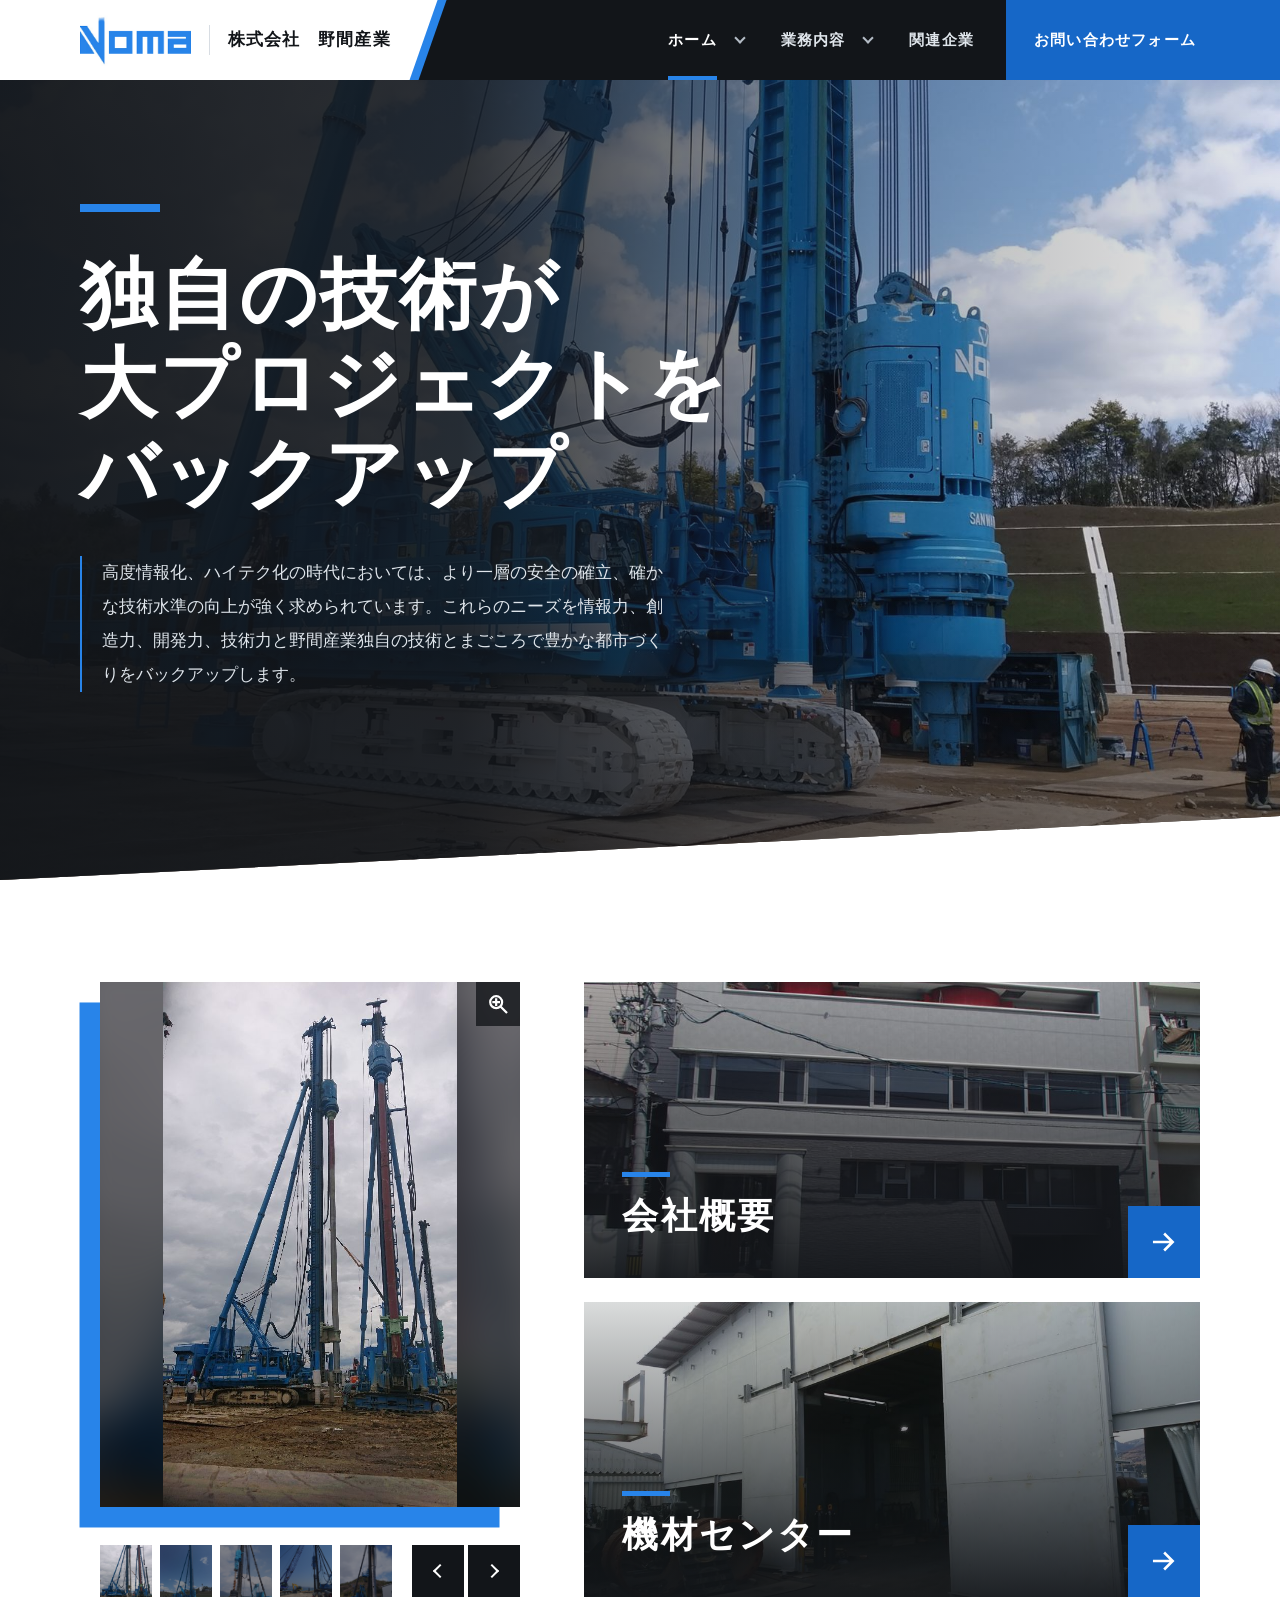
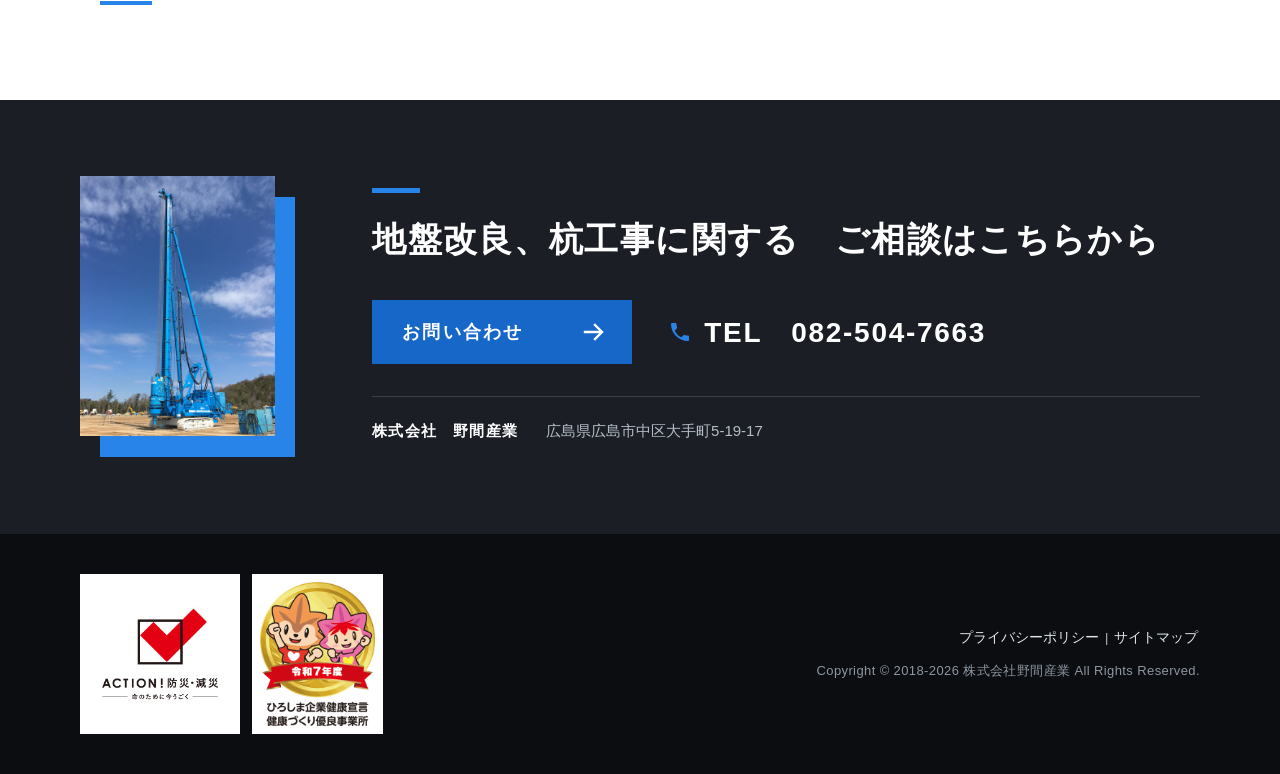
==== commit b836109b: "ホームのヒーロー写真を3枚、自動でゆっくり切り替えるように変更 - header-bg.jpg・home/slide-04.jpg・home/slide-05.jpg を7秒ごとにクロスフェード（CS" ====
--- a/index.html
+++ b/index.html
@@ -58,6 +58,7 @@
 <!-- ===== 共通ここまで ===== -->
 <main class="site-main" id="main">
 <section class="home-hero" aria-labelledby="home-title">
+  <div class="home-hero__bg" aria-hidden="true"><span class="home-hero__slide home-hero__slide--1"></span><span class="home-hero__slide home-hero__slide--2"></span><span class="home-hero__slide home-hero__slide--3"></span></div>
   <div class="home-hero__inner">
     <h1 class="home-hero__title" id="home-title"><span>独自の技術が</span><span>大プロジェクトを</span><span>バックアップ</span></h1>
     <p class="home-hero__lead">高度情報化、ハイテク化の時代においては、より一層の安全の確立、確かな技術水準の向上が強く求められています。これらのニーズを情報力、創造力、開発力、技術力と野間産業独自の技術とまごころで豊かな都市づくりをバックアップします。</p>
--- a/assets/css/style.css
+++ b/assets/css/style.css
@@ -1244,26 +1244,65 @@
 
 /* ---------- 7. ホーム ---------- */
 
-/* ヒーロー：大きな写真の上に見出し。下辺は斜め */
+/* ヒーロー：大きな写真の上に見出し。下辺は斜め。
+   写真は .home-hero__bg の中に重ねてあり、数秒ごとにゆっくり切り替わる（CSS だけで動く。JS は不要）。
+   濃い色の重ね（::before）が見出しの読みやすさを保つ */
 .home-hero {
   --c-focus: var(--c-blue-light);
+  --hero-photo-time: 7s;
   position: relative;
   background-color: var(--c-ink);
+  color: var(--c-on-ink);
+  clip-path: polygon(0 0, 100% 0, 100% calc(100% - var(--slant)), 0 100%);
+}
+
+.home-hero::before {
+  content: "";
+  position: absolute;
+  inset: 0;
+  z-index: 1;
   background-image:
     linear-gradient(90deg,
       rgb(var(--c-ink-rgb) / .96) 0%,
       rgb(var(--c-ink-rgb) / .88) 36%,
       rgb(var(--c-ink-rgb) / .3) 70%,
       rgb(var(--c-ink-rgb) / .08) 100%),
-    linear-gradient(0deg, rgb(var(--c-ink-rgb) / .55) 0%, rgb(var(--c-ink-rgb) / 0) 40%),
-    url("../img/common/header-bg.jpg");
-  background-position: 0 0, 0 0, 62% 50%;
-  background-size: auto, auto, cover;
-  color: var(--c-on-ink);
-  clip-path: polygon(0 0, 100% 0, 100% calc(100% - var(--slant)), 0 100%);
+    linear-gradient(0deg, rgb(var(--c-ink-rgb) / .55) 0%, rgb(var(--c-ink-rgb) / 0) 40%);
+}
+
+.home-hero__bg {
+  position: absolute;
+  inset: 0;
+  z-index: 0;
+  overflow: hidden;
+}
+
+/* 写真1枚ぶん。全部で3枚（21秒で一巡）。最初の1枚は最初から見えている */
+.home-hero__slide {
+  position: absolute;
+  inset: 0;
+  background-position: 62% 50%;
+  background-size: cover;
+  opacity: 0;
+  animation: hero-photo calc(var(--hero-photo-time) * 3) linear infinite;
+}
+
+.home-hero__slide--1 { background-image: url("../img/common/header-bg.jpg"); animation-delay: -.3s; opacity: 1; }
+.home-hero__slide--2 { background-image: url("../img/home/slide-04.jpg"); background-position: 50% 60%; animation-delay: calc(var(--hero-photo-time) - .3s); }
+.home-hero__slide--3 { background-image: url("../img/home/slide-05.jpg"); background-position: 50% 62%; animation-delay: calc(var(--hero-photo-time) * 2 - .3s); }
+
+/* 1.2秒かけて現れ、次の写真と入れ替わる間も少し重なる。見えている間はごくゆっくり拡大 */
+@keyframes hero-photo {
+  0%    { opacity: 0; transform: scale(1); }
+  6%    { opacity: 1; }
+  33.3% { opacity: 1; }
+  39%   { opacity: 0; transform: scale(1.07); }
+  100%  { opacity: 0; transform: scale(1.07); }
 }
 
 .home-hero__inner {
+  position: relative;
+  z-index: 2;
   display: flex;
   flex-direction: column;
   justify-content: center;
@@ -1307,16 +1346,20 @@
 
 @media (max-width: 767.98px) {
   /* 写真を上に置き、文字はその下の濃い面に載せる */
-  .home-hero {
-    background-image:
-      linear-gradient(180deg,
-        rgb(var(--c-ink-rgb) / .2) 0%,
-        rgb(var(--c-ink-rgb) / .55) 30%,
-        var(--c-ink) 56%),
-      url("../img/common/header-bg.jpg");
-    background-position: 0 0, 66% 0;
-    background-size: auto, max(100%, 650px) auto; /* 写真は帯の幅いっぱい（狭い画面では幅650pxで中央寄りを切り取る） */
-    background-repeat: no-repeat;
+  .home-hero::before {
+    background-image: linear-gradient(180deg,
+      rgb(var(--c-ink-rgb) / .2) 0%,
+      rgb(var(--c-ink-rgb) / .55) 30%,
+      var(--c-ink) 56%);
+  }
+
+  .home-hero__bg {
+    bottom: auto;
+    height: 520px;
+  }
+
+  .home-hero__slide {
+    background-position: 66% 30%;
   }
 
   .home-hero__inner {
@@ -2924,6 +2967,10 @@
 /* ---------- 15. 動きを減らす設定 ---------- */
 
 @media (prefers-reduced-motion: reduce) {
+  .home-hero__slide {
+    animation: none;
+  }
+
   *,
   *::before,
   *::after {
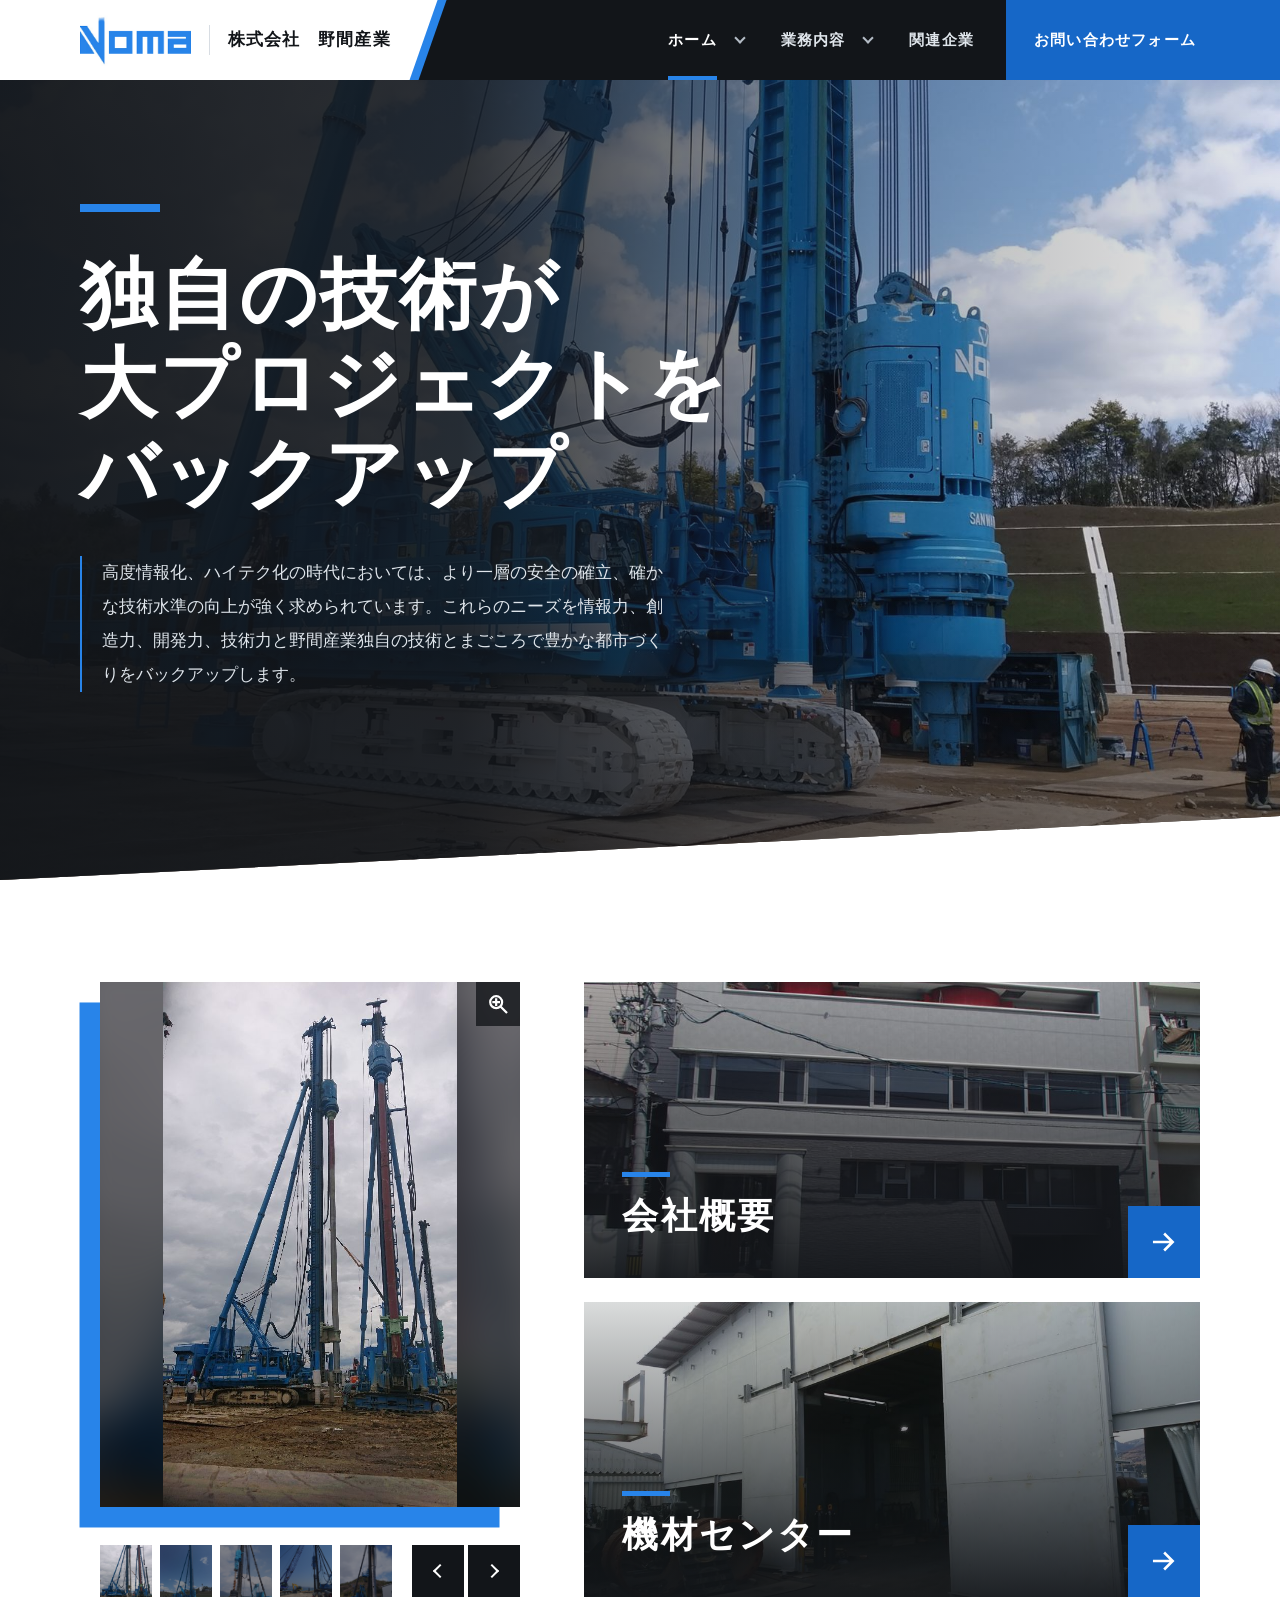
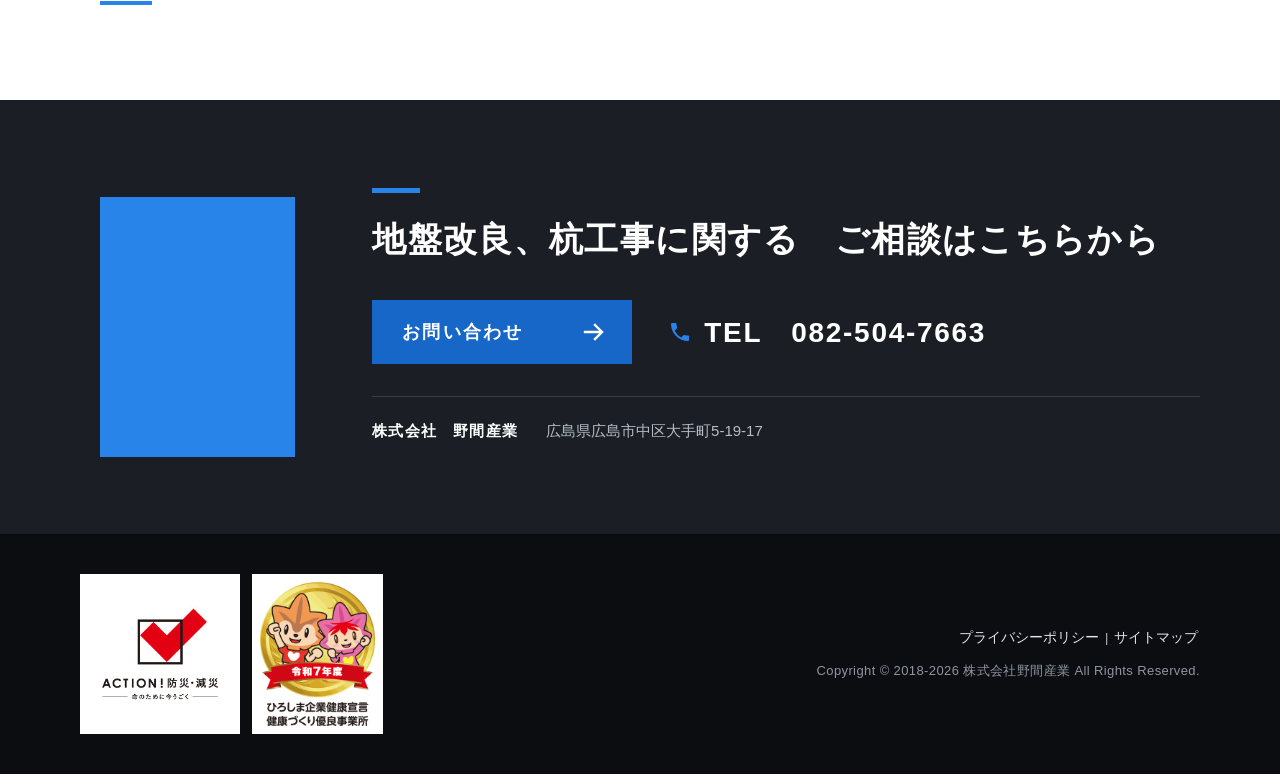
==== commit 8e8bc53f: "セキュリティの指定（CSP）を全ページに追加し、カタログの外部リンク3件を https に変更 - 全12ページの <head> に Content-Security-Policy の meta を追" ====
--- a/index.html
+++ b/index.html
@@ -3,6 +3,7 @@
 <head>
 <meta charset="utf-8">
 <meta name="viewport" content="width=device-width, initial-scale=1">
+<meta http-equiv="Content-Security-Policy" content="default-src 'none'; script-src 'self' 'sha256-Ko+/RrMndIHt0b/+YpRorrm0FX1sc8f17IDDynW/ayU=' 'sha256-riitXBKGtl5y5ccA7GF6ccqJuwEVP5tm8j0ff/fbw9U='; style-src 'self'; img-src 'self' data:; frame-src https://maps.google.com https://www.google.com; base-uri 'self'; form-action 'none'">
 <title>杭打ち工事、地盤改良工事 - 株式会社野間産業</title>
 <meta name="description" content="杭打ち工事、地盤改良工事の（株）野間産業。世界最大級の杭打機と独自の技術、そしてまごころで都市づくりをバックアップします。">
 <link rel="canonical" href="https://www.nomasangyou.com/">
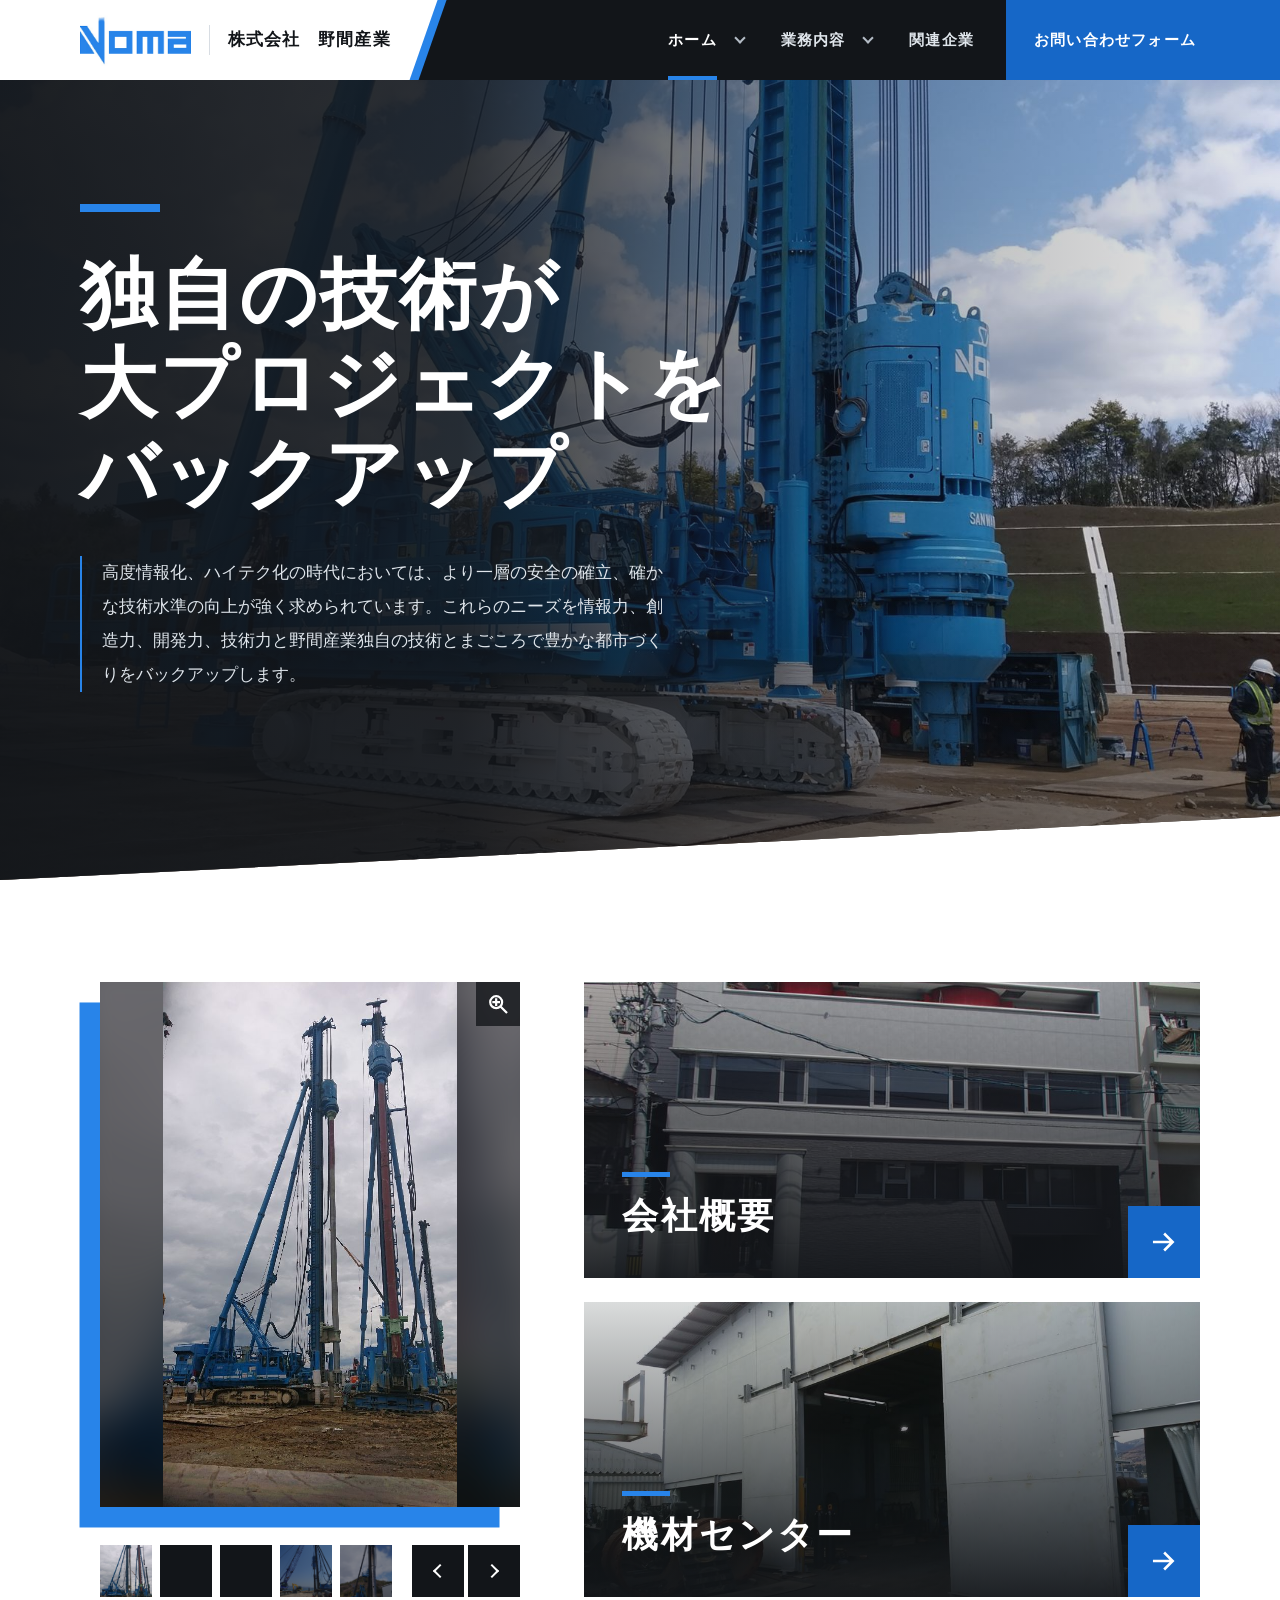
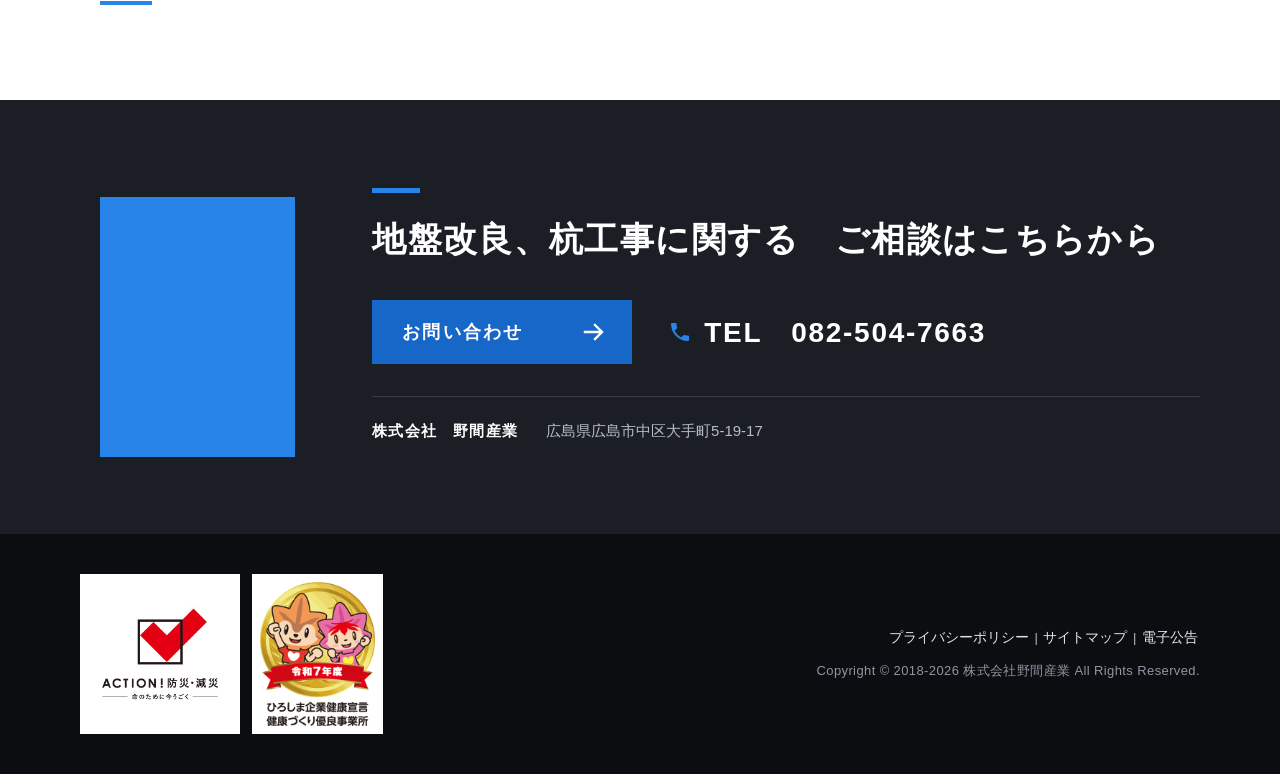
==== commit fadce2cc: "電子公告のページ（/koukoku/）を追加 - koukoku/index.html：電子公告の一覧（法務局に登記するURL）。いまは「現在、掲載している公告はありません。」 - 全ページのフッター" ====
--- a/index.html
+++ b/index.html
@@ -117,7 +117,7 @@
       <li><img src="assets/img/common/kenko-sengen.png" alt="" width="115" height="144" loading="lazy" decoding="async"></li>
     </ul>
     <div class="site-footer__meta">
-      <p class="site-footer__links"><a href="j/privacy/">プライバシーポリシー</a> | <a href="sitemap/">サイトマップ</a></p>
+      <p class="site-footer__links"><a href="j/privacy/">プライバシーポリシー</a> | <a href="sitemap/">サイトマップ</a> | <a href="koukoku/">電子公告</a></p>
       <p class="site-footer__copy">Copyright © 2018-<span class="js-year">2026</span> 株式会社野間産業 <span class="nw">All Rights Reserved.</span></p>
     </div>
   </div>
--- a/assets/css/style.css
+++ b/assets/css/style.css
@@ -20,6 +20,7 @@
    14. ライトボックス（画像の拡大表示）
    15. 動きを減らす設定
    16. 強制カラー（Windows のコントラスト テーマ）
+   17. 電子公告（一覧ページと、公告1件ずつのページ）
 
    画面幅の区切り（各部品のすぐ後ろに書いている）
    - 960px：これ未満はメニューボタン（main.js の NAV_BREAKPOINT と必ず同じ値にする）
@@ -3016,3 +3017,125 @@
     background: CanvasText;
   }
 }
+
+/* ---------- 17. 電子公告（一覧ページと、公告1件ずつのページ） ----------
+   一覧（koukoku/index.html）はふつうのページ。公告1件ずつのページ（koukoku/<日付-名前>/index.html）は
+   共通部分も JS も持たない独立したページで、ここの .page-notice-doc 以下だけで見た目を付ける */
+
+.notice-index {
+  max-width: 880px;
+}
+
+.notice-index > * + * {
+  margin-top: 24px;
+}
+
+/* 掲載中の公告の一覧：1件ずつ、掲載日・件名（リンク）・公告期間 */
+.notice-list {
+  padding: 0;
+  list-style: none;
+  border-top: 3px solid var(--c-ink);
+}
+
+.notice-list > li {
+  display: grid;
+  grid-template-columns: 9.5em minmax(0, 1fr);
+  gap: 4px 24px;
+  padding: 18px 0;
+  border-bottom: 1px solid var(--c-line);
+}
+
+.notice-list__date,
+.notice-list__period {
+  color: var(--c-text-muted);
+  font-size: 14px;
+  font-variant-numeric: tabular-nums;
+}
+
+.notice-list__title {
+  font-weight: 700;
+}
+
+.notice-list__period {
+  grid-column: 2;
+}
+
+.notice-list__empty {
+  padding: 24px;
+  background: var(--c-bg-alt);
+  color: var(--c-text-muted);
+}
+
+@media (max-width: 599.98px) {
+  .notice-list > li {
+    grid-template-columns: minmax(0, 1fr);
+  }
+
+  .notice-list__period {
+    grid-column: auto;
+  }
+}
+
+/* 公告1件ずつのページ：白い紙に本文だけ。印刷してもそのまま読める */
+.page-notice-doc {
+  background: var(--c-bg-alt);
+}
+
+.notice-doc {
+  max-width: 880px;
+  margin: 0 auto;
+  padding: clamp(24px, 5vw, 64px) var(--gutter);
+}
+
+.notice-doc__back a {
+  font-size: 14px;
+}
+
+.notice-doc__paper {
+  margin-top: 16px;
+  padding: clamp(24px, 5vw, 56px);
+  border-top: 6px solid var(--c-blue);
+  background: var(--c-bg);
+}
+
+.notice-doc__paper > * + * {
+  margin-top: 1.2em;
+}
+
+.notice-doc__title {
+  font-size: clamp(22px, 3vw, 30px);
+  text-align: center;
+}
+
+.notice-doc__date,
+.notice-doc__sign {
+  text-align: right;
+}
+
+.notice-doc__body table {
+  width: 100%;
+  border-collapse: collapse;
+  font-variant-numeric: tabular-nums;
+}
+
+.notice-doc__body th,
+.notice-doc__body td {
+  padding: 6px 10px;
+  border: 1px solid var(--c-line);
+  text-align: left;
+}
+
+@media print {
+  .page-notice-doc {
+    background: none;
+  }
+
+  .notice-doc__back {
+    display: none;
+  }
+
+  .notice-doc__paper {
+    padding: 0;
+    border: 0;
+  }
+}
